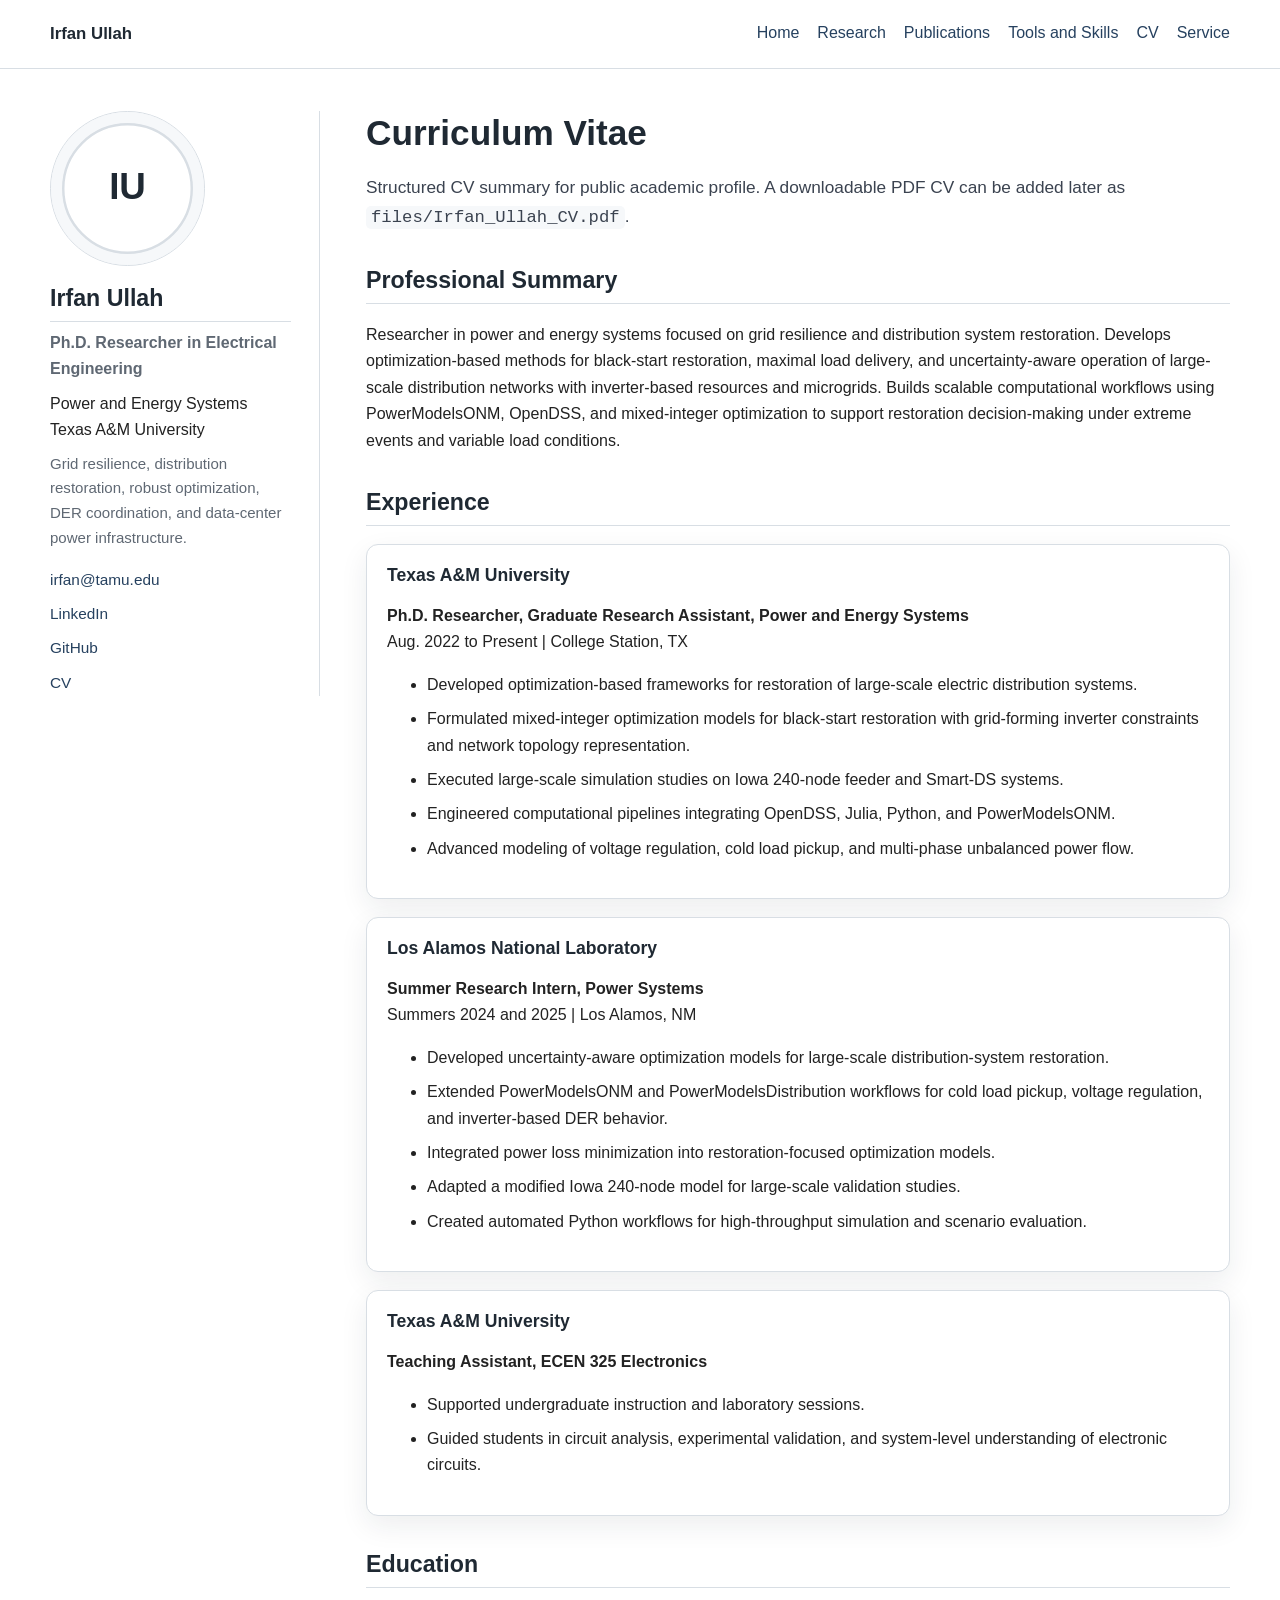
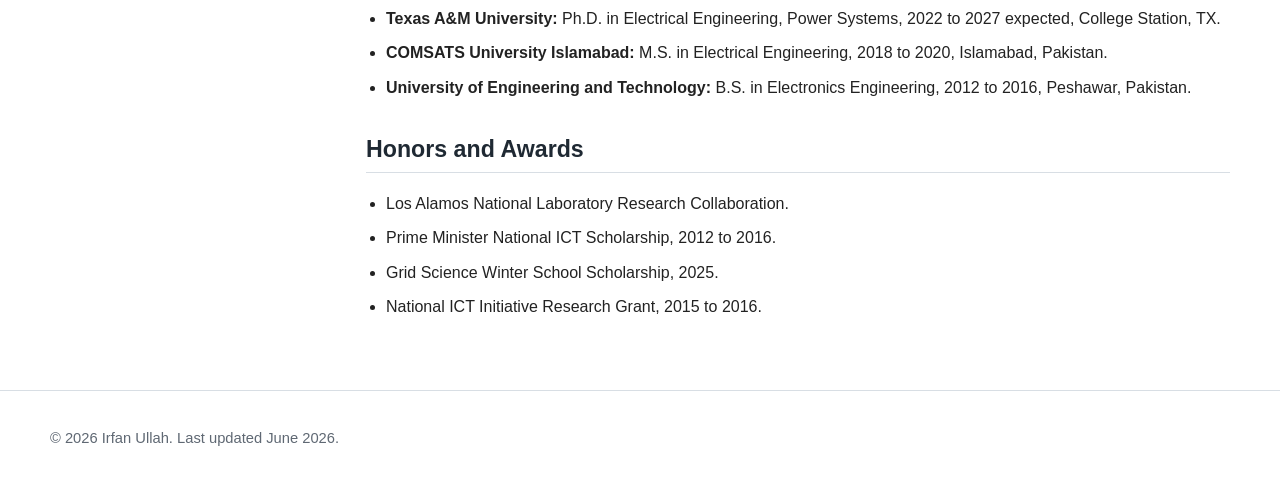
==== cv.html @ 405ed743 "Add files via upload" ====
<!doctype html>
<html lang="en">
<head>
  <meta charset="utf-8">
  <meta name="viewport" content="width=device-width, initial-scale=1">
  <title>CV | Irfan Ullah</title>
  <meta name="description" content="Academic website for Irfan Ullah, power systems researcher focused on resilient distribution systems, black-start restoration, maximal load delivery, DER coordination, and robust operation of data-center power infrastructure.">
  <link rel="stylesheet" href="assets/style.css">
</head>
<body>
  <header class="masthead">
    <div class="container header-row">
      <a class="brand" href="index.html">Irfan Ullah</a>
      
<nav class="top-nav" aria-label="Main navigation">
  <a href="index.html">Home</a>
  <a href="research.html">Research</a>
  <a href="publications.html">Publications</a>
  <a href="tools.html">Tools and Skills</a>
  <a href="cv.html">CV</a>
  <a href="service.html">Service</a>
</nav>

    </div>
  </header>
  <div class="container layout">
    
<aside class="sidebar">
  <img class="avatar" src="assets/profile.svg" alt="Profile placeholder for Irfan Ullah">
  <h2>Irfan Ullah</h2>
  <p class="sidebar-title">Ph.D. Researcher in Electrical Engineering</p>
  <p>Power and Energy Systems<br>Texas A&amp;M University</p>
  <p class="small">Grid resilience, distribution restoration, robust optimization, DER coordination, and data-center power infrastructure.</p>
  <div class="side-links">
    <a href="mailto:irfan@tamu.edu">irfan@tamu.edu</a>
    <a href="https://www.linkedin.com/in/irfan2012">LinkedIn</a>
    <a href="https://github.com/engrirfan-stack">GitHub</a>
    <a href="cv.html">CV</a>
  </div>
</aside>

    <main class="content">
      
<h1>Curriculum Vitae</h1>
<p class="lead">
  Structured CV summary for public academic profile. A downloadable PDF CV can be added later as <code>files/Irfan_Ullah_CV.pdf</code>.
</p>

<section>
  <h2>Professional Summary</h2>
  <p>
    Researcher in power and energy systems focused on grid resilience and distribution system restoration. Develops optimization-based methods for black-start restoration, maximal load delivery, and uncertainty-aware operation of large-scale distribution networks with inverter-based resources and microgrids. Builds scalable computational workflows using PowerModelsONM, OpenDSS, and mixed-integer optimization to support restoration decision-making under extreme events and variable load conditions.
  </p>
</section>

<section>
  <h2>Experience</h2>
  <article class="cv-item">
    <h3>Texas A&amp;M University</h3>
    <p><strong>Ph.D. Researcher, Graduate Research Assistant, Power and Energy Systems</strong><br>Aug. 2022 to Present | College Station, TX</p>
    <ul>
      <li>Developed optimization-based frameworks for restoration of large-scale electric distribution systems.</li>
      <li>Formulated mixed-integer optimization models for black-start restoration with grid-forming inverter constraints and network topology representation.</li>
      <li>Executed large-scale simulation studies on Iowa 240-node feeder and Smart-DS systems.</li>
      <li>Engineered computational pipelines integrating OpenDSS, Julia, Python, and PowerModelsONM.</li>
      <li>Advanced modeling of voltage regulation, cold load pickup, and multi-phase unbalanced power flow.</li>
    </ul>
  </article>

  <article class="cv-item">
    <h3>Los Alamos National Laboratory</h3>
    <p><strong>Summer Research Intern, Power Systems</strong><br>Summers 2024 and 2025 | Los Alamos, NM</p>
    <ul>
      <li>Developed uncertainty-aware optimization models for large-scale distribution-system restoration.</li>
      <li>Extended PowerModelsONM and PowerModelsDistribution workflows for cold load pickup, voltage regulation, and inverter-based DER behavior.</li>
      <li>Integrated power loss minimization into restoration-focused optimization models.</li>
      <li>Adapted a modified Iowa 240-node model for large-scale validation studies.</li>
      <li>Created automated Python workflows for high-throughput simulation and scenario evaluation.</li>
    </ul>
  </article>

  <article class="cv-item">
    <h3>Texas A&amp;M University</h3>
    <p><strong>Teaching Assistant, ECEN 325 Electronics</strong></p>
    <ul>
      <li>Supported undergraduate instruction and laboratory sessions.</li>
      <li>Guided students in circuit analysis, experimental validation, and system-level understanding of electronic circuits.</li>
    </ul>
  </article>
</section>

<section>
  <h2>Education</h2>
  <ul class="feature-list">
    <li><strong>Texas A&amp;M University:</strong> Ph.D. in Electrical Engineering, Power Systems, 2022 to 2027 expected, College Station, TX.</li>
    <li><strong>COMSATS University Islamabad:</strong> M.S. in Electrical Engineering, 2018 to 2020, Islamabad, Pakistan.</li>
    <li><strong>University of Engineering and Technology:</strong> B.S. in Electronics Engineering, 2012 to 2016, Peshawar, Pakistan.</li>
  </ul>
</section>

<section>
  <h2>Honors and Awards</h2>
  <ul class="feature-list">
    <li>Los Alamos National Laboratory Research Collaboration.</li>
    <li>Prime Minister National ICT Scholarship, 2012 to 2016.</li>
    <li>Grid Science Winter School Scholarship, 2025.</li>
    <li>National ICT Initiative Research Grant, 2015 to 2016.</li>
  </ul>
</section>

    </main>
  </div>
  <footer class="footer">
    <div class="container">
      <p>&copy; <span id="year"></span> Irfan Ullah. Last updated June 2026.</p>
    </div>
  </footer>
  <script>document.getElementById("year").textContent = new Date().getFullYear();</script>
</body>
</html>
---- assets/style.css ----
:root {
  --text: #222222;
  --muted: #5f6873;
  --line: #d8dee4;
  --bg: #ffffff;
  --soft: #f6f8fa;
  --dark: #1f2933;
  --link: #26415f;
  --shadow: 0 10px 28px rgba(31, 41, 51, 0.08);
}

* {
  box-sizing: border-box;
}

body {
  margin: 0;
  color: var(--text);
  background: var(--bg);
  font-family: -apple-system, BlinkMacSystemFont, "Segoe UI", Roboto, Helvetica, Arial, sans-serif;
  line-height: 1.65;
}

.container {
  width: min(1180px, calc(100% - 40px));
  margin: 0 auto;
}

.masthead {
  border-bottom: 1px solid var(--line);
  background: #fff;
  position: sticky;
  top: 0;
  z-index: 20;
}

.header-row {
  display: flex;
  justify-content: space-between;
  align-items: center;
  min-height: 68px;
  gap: 24px;
}

.brand {
  font-weight: 700;
  color: var(--dark);
  text-decoration: none;
  font-size: 1.05rem;
}

.top-nav {
  display: flex;
  flex-wrap: wrap;
  gap: 18px;
  justify-content: flex-end;
}

.top-nav a,
a {
  color: var(--link);
  text-decoration: none;
  border-bottom: 1px solid transparent;
}

.top-nav a:hover,
a:hover {
  border-bottom-color: var(--link);
}

.layout {
  display: grid;
  grid-template-columns: 270px minmax(0, 1fr);
  gap: 46px;
  align-items: start;
  padding-top: 42px;
  padding-bottom: 42px;
}

.sidebar {
  position: sticky;
  top: 92px;
  border-right: 1px solid var(--line);
  padding-right: 28px;
}

.avatar {
  width: 155px;
  height: 155px;
  border-radius: 50%;
  display: block;
  margin-bottom: 18px;
  border: 1px solid var(--line);
  background: var(--soft);
}

.sidebar h2 {
  margin: 0 0 4px;
  font-size: 1.45rem;
  color: var(--dark);
}

.sidebar p {
  margin: 8px 0;
}

.sidebar-title {
  color: var(--muted);
  font-weight: 600;
}

.small {
  color: var(--muted);
  font-size: 0.94rem;
}

.side-links {
  display: grid;
  gap: 8px;
  margin-top: 16px;
  font-size: 0.96rem;
}

.content {
  min-width: 0;
}

.hero {
  padding: 8px 0 26px;
  border-bottom: 1px solid var(--line);
  margin-bottom: 30px;
}

.eyebrow {
  text-transform: uppercase;
  letter-spacing: 0.06em;
  color: var(--muted);
  font-size: 0.88rem;
  margin-bottom: 12px;
}

h1, h2, h3 {
  color: var(--dark);
  line-height: 1.25;
}

h1 {
  font-size: 2.2rem;
  margin: 0 0 18px;
}

h2 {
  font-size: 1.45rem;
  padding-bottom: 8px;
  border-bottom: 1px solid var(--line);
  margin-top: 34px;
  margin-bottom: 18px;
}

h3 {
  font-size: 1.1rem;
  margin: 0 0 10px;
}

.lead {
  font-size: 1.08rem;
  color: #3b4350;
}

section {
  margin-bottom: 28px;
}

.button-row {
  display: flex;
  flex-wrap: wrap;
  gap: 12px;
  margin-top: 24px;
}

.button {
  display: inline-block;
  padding: 10px 14px;
  border-radius: 8px;
  background: var(--dark);
  color: #fff;
  border: 1px solid var(--dark);
}

.button.secondary {
  background: #fff;
  color: var(--dark);
}

.card-grid {
  display: grid;
  grid-template-columns: repeat(2, minmax(0, 1fr));
  gap: 18px;
}

.card,
.research-block,
.cv-item {
  border: 1px solid var(--line);
  border-radius: 12px;
  padding: 20px;
  background: #fff;
  box-shadow: var(--shadow);
  margin-bottom: 18px;
}

.feature-list {
  padding-left: 20px;
}

.feature-list li,
.pub-list li,
.research-block li,
.cv-item li {
  margin-bottom: 8px;
}

.stats {
  display: grid;
  grid-template-columns: repeat(4, minmax(0, 1fr));
  gap: 14px;
}

.stats div {
  border: 1px solid var(--line);
  background: var(--soft);
  border-radius: 12px;
  padding: 16px;
}

.stats span {
  display: block;
  font-size: 1.45rem;
  font-weight: 700;
  color: var(--dark);
}

.stats p {
  margin: 4px 0 0;
  color: var(--muted);
}

.tag-cloud {
  display: flex;
  flex-wrap: wrap;
  gap: 10px;
}

.tag-cloud span {
  border: 1px solid var(--line);
  border-radius: 999px;
  padding: 7px 11px;
  background: var(--soft);
  color: #374151;
  font-size: 0.95rem;
}

.tool-table {
  display: grid;
  gap: 14px;
}

.tool-table div {
  border-left: 4px solid var(--dark);
  background: var(--soft);
  padding: 14px 16px;
}

.tool-table p {
  margin: 4px 0 0;
}

.pub-list {
  padding-left: 22px;
}

code {
  background: var(--soft);
  padding: 2px 5px;
  border-radius: 5px;
}

.footer {
  border-top: 1px solid var(--line);
  color: var(--muted);
  padding: 20px 0;
  font-size: 0.92rem;
}

@media (max-width: 920px) {
  .header-row {
    align-items: flex-start;
    flex-direction: column;
    padding: 16px 0;
  }

  .top-nav {
    justify-content: flex-start;
  }

  .layout {
    grid-template-columns: 1fr;
  }

  .sidebar {
    position: static;
    border-right: 0;
    border-bottom: 1px solid var(--line);
    padding-right: 0;
    padding-bottom: 24px;
  }

  .card-grid,
  .stats {
    grid-template-columns: 1fr;
  }
}
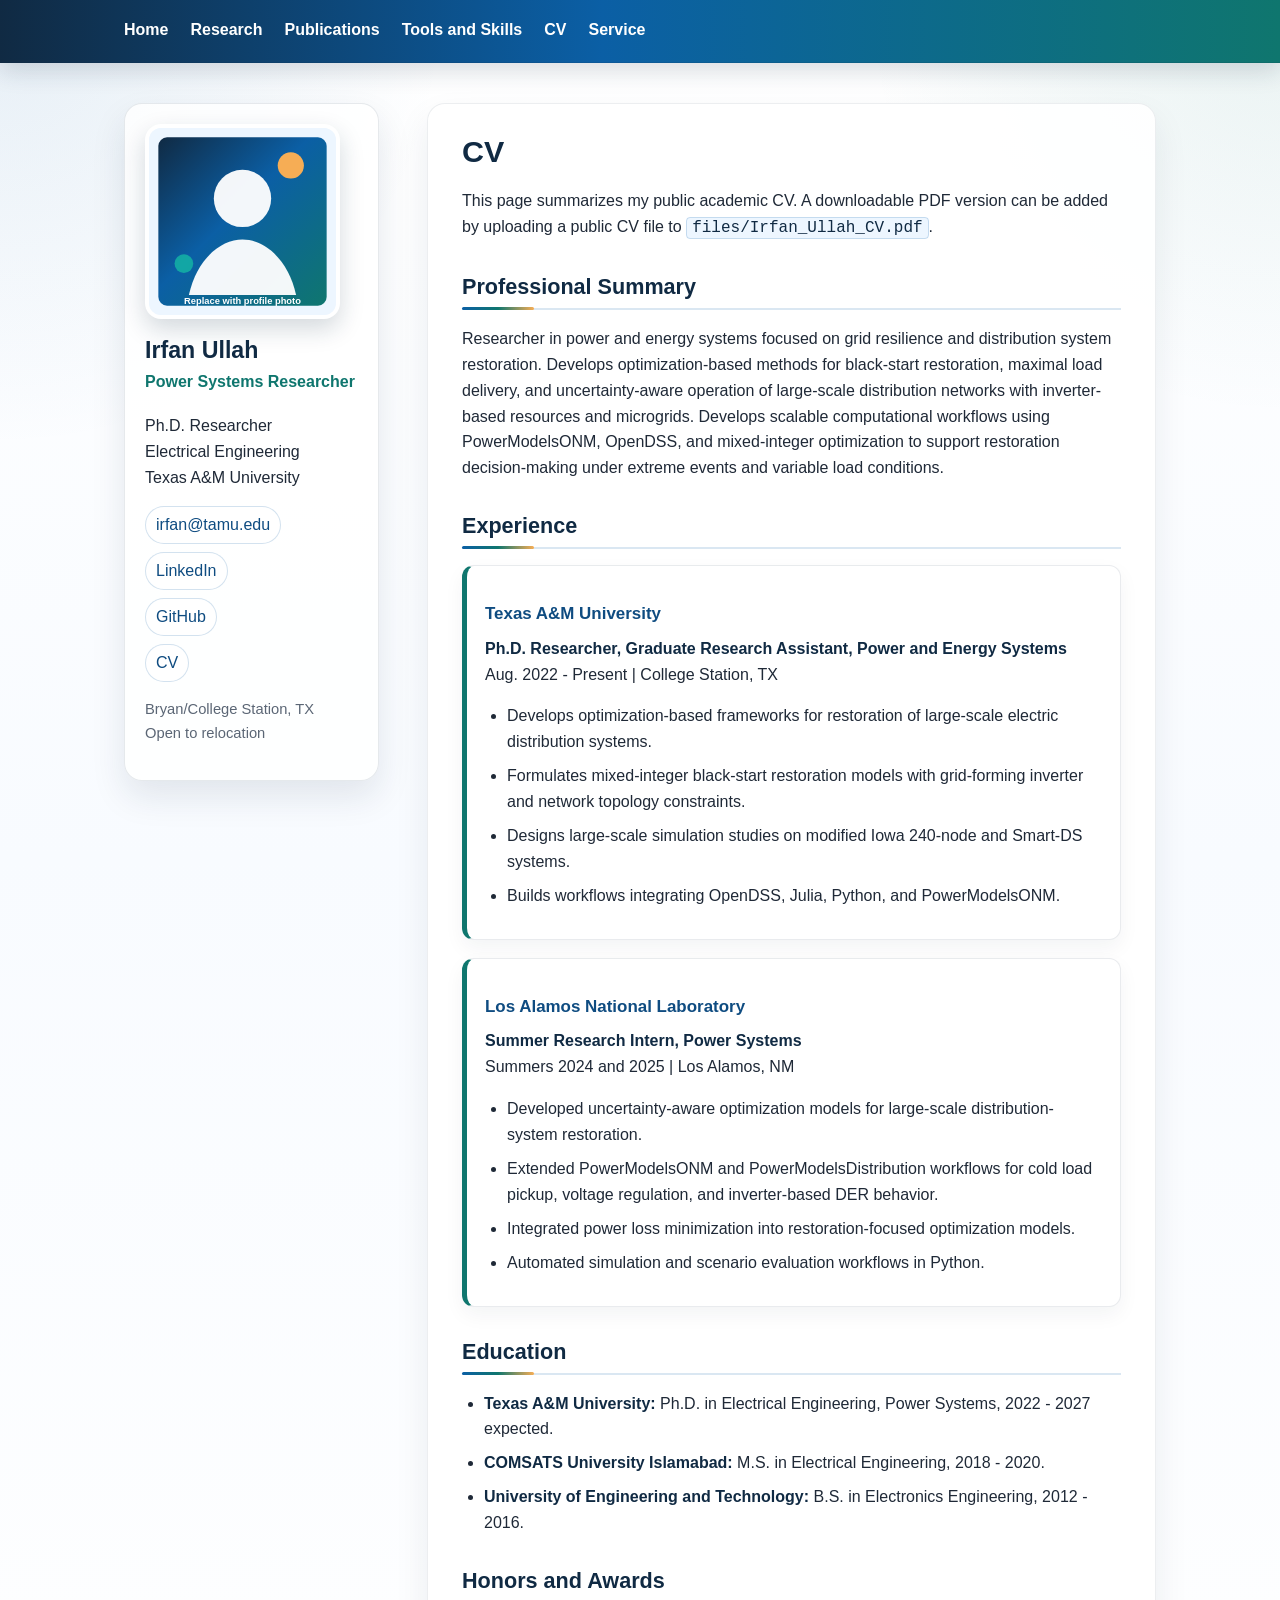
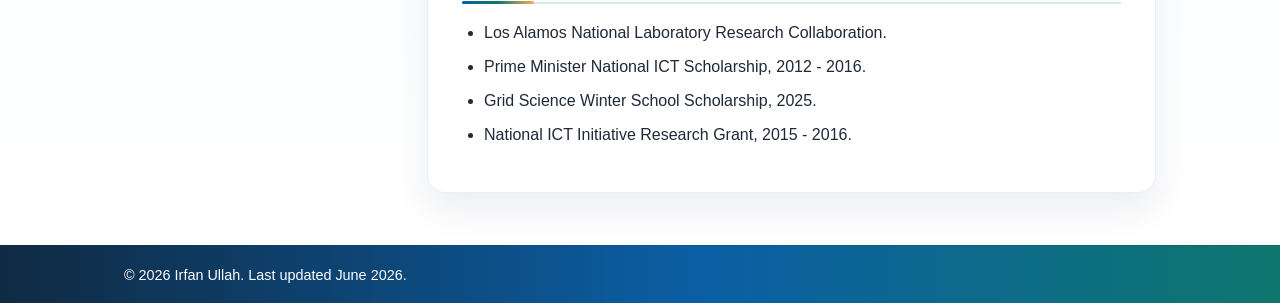
==== commit 4afd836d: "Add files via upload" ====
--- a/cv.html
+++ b/cv.html
@@ -4,15 +4,13 @@
   <meta charset="utf-8">
   <meta name="viewport" content="width=device-width, initial-scale=1">
   <title>CV | Irfan Ullah</title>
-  <meta name="description" content="Academic website for Irfan Ullah, power systems researcher focused on resilient distribution systems, black-start restoration, maximal load delivery, DER coordination, and robust operation of data-center power infrastructure.">
+  <meta name="description" content="Academic website of Irfan Ullah, Ph.D. researcher in power systems, grid resilience, black-start restoration, maximal load delivery, DER coordination, and robust operation of data-center power infrastructure.">
   <link rel="stylesheet" href="assets/style.css">
 </head>
 <body>
-  <header class="masthead">
-    <div class="container header-row">
-      <a class="brand" href="index.html">Irfan Ullah</a>
-      
-<nav class="top-nav" aria-label="Main navigation">
+  <header class="topbar">
+    <div class="page-wrap">
+      <nav class="nav" aria-label="Primary navigation">
   <a href="index.html">Home</a>
   <a href="research.html">Research</a>
   <a href="publications.html">Publications</a>
@@ -20,101 +18,85 @@
   <a href="cv.html">CV</a>
   <a href="service.html">Service</a>
 </nav>
-
     </div>
   </header>
-  <div class="container layout">
-    
-<aside class="sidebar">
-  <img class="avatar" src="assets/profile.svg" alt="Profile placeholder for Irfan Ullah">
-  <h2>Irfan Ullah</h2>
-  <p class="sidebar-title">Ph.D. Researcher in Electrical Engineering</p>
-  <p>Power and Energy Systems<br>Texas A&amp;M University</p>
-  <p class="small">Grid resilience, distribution restoration, robust optimization, DER coordination, and data-center power infrastructure.</p>
-  <div class="side-links">
-    <a href="mailto:irfan@tamu.edu">irfan@tamu.edu</a>
-    <a href="https://www.linkedin.com/in/irfan2012">LinkedIn</a>
-    <a href="https://github.com/engrirfan-stack">GitHub</a>
-    <a href="cv.html">CV</a>
-  </div>
+
+  <div class="page-wrap site-grid">
+    <aside class="sidebar">
+  <img class="profile-photo" src="assets/profile.svg" alt="Profile placeholder for Irfan Ullah">
+  <h1>Irfan Ullah</h1>
+  <p class="name-alt">Power Systems Researcher</p>
+  <p class="side-line">Ph.D. Researcher<br>Electrical Engineering<br>Texas A&amp;M University</p>
+  <ul class="contact-links">
+    <li><a href="mailto:irfan@tamu.edu">irfan@tamu.edu</a></li>
+    <li><a href="https://www.linkedin.com/in/irfan2012">LinkedIn</a></li>
+    <li><a href="https://github.com/engrirfan-stack">GitHub</a></li>
+    <li><a href="cv.html">CV</a></li>
+  </ul>
+  <p class="note">Bryan/College Station, TX<br>Open to relocation</p>
 </aside>
 
     <main class="content">
       
-<h1>Curriculum Vitae</h1>
-<p class="lead">
-  Structured CV summary for public academic profile. A downloadable PDF CV can be added later as <code>files/Irfan_Ullah_CV.pdf</code>.
+<h1>CV</h1>
+<p>
+  This page summarizes my public academic CV. A downloadable PDF version can be added by uploading a public CV file to <code>files/Irfan_Ullah_CV.pdf</code>.
 </p>
 
-<section>
-  <h2>Professional Summary</h2>
-  <p>
-    Researcher in power and energy systems focused on grid resilience and distribution system restoration. Develops optimization-based methods for black-start restoration, maximal load delivery, and uncertainty-aware operation of large-scale distribution networks with inverter-based resources and microgrids. Builds scalable computational workflows using PowerModelsONM, OpenDSS, and mixed-integer optimization to support restoration decision-making under extreme events and variable load conditions.
-  </p>
-</section>
+<h2>Professional Summary</h2>
+<p>
+  Researcher in power and energy systems focused on grid resilience and distribution system restoration. Develops optimization-based methods for black-start restoration, maximal load delivery, and uncertainty-aware operation of large-scale distribution networks with inverter-based resources and microgrids. Develops scalable computational workflows using PowerModelsONM, OpenDSS, and mixed-integer optimization to support restoration decision-making under extreme events and variable load conditions.
+</p>
 
-<section>
-  <h2>Experience</h2>
-  <article class="cv-item">
-    <h3>Texas A&amp;M University</h3>
-    <p><strong>Ph.D. Researcher, Graduate Research Assistant, Power and Energy Systems</strong><br>Aug. 2022 to Present | College Station, TX</p>
-    <ul>
-      <li>Developed optimization-based frameworks for restoration of large-scale electric distribution systems.</li>
-      <li>Formulated mixed-integer optimization models for black-start restoration with grid-forming inverter constraints and network topology representation.</li>
-      <li>Executed large-scale simulation studies on Iowa 240-node feeder and Smart-DS systems.</li>
-      <li>Engineered computational pipelines integrating OpenDSS, Julia, Python, and PowerModelsONM.</li>
-      <li>Advanced modeling of voltage regulation, cold load pickup, and multi-phase unbalanced power flow.</li>
-    </ul>
-  </article>
+<h2>Experience</h2>
+<div class="cv-block">
+  <h3>Texas A&amp;M University</h3>
+  <p><strong>Ph.D. Researcher, Graduate Research Assistant, Power and Energy Systems</strong><br>Aug. 2022 - Present | College Station, TX</p>
+  <ul>
+    <li>Develops optimization-based frameworks for restoration of large-scale electric distribution systems.</li>
+    <li>Formulates mixed-integer black-start restoration models with grid-forming inverter and network topology constraints.</li>
+    <li>Designs large-scale simulation studies on modified Iowa 240-node and Smart-DS systems.</li>
+    <li>Builds workflows integrating OpenDSS, Julia, Python, and PowerModelsONM.</li>
+  </ul>
+</div>
 
-  <article class="cv-item">
-    <h3>Los Alamos National Laboratory</h3>
-    <p><strong>Summer Research Intern, Power Systems</strong><br>Summers 2024 and 2025 | Los Alamos, NM</p>
-    <ul>
-      <li>Developed uncertainty-aware optimization models for large-scale distribution-system restoration.</li>
-      <li>Extended PowerModelsONM and PowerModelsDistribution workflows for cold load pickup, voltage regulation, and inverter-based DER behavior.</li>
-      <li>Integrated power loss minimization into restoration-focused optimization models.</li>
-      <li>Adapted a modified Iowa 240-node model for large-scale validation studies.</li>
-      <li>Created automated Python workflows for high-throughput simulation and scenario evaluation.</li>
-    </ul>
-  </article>
+<div class="cv-block">
+  <h3>Los Alamos National Laboratory</h3>
+  <p><strong>Summer Research Intern, Power Systems</strong><br>Summers 2024 and 2025 | Los Alamos, NM</p>
+  <ul>
+    <li>Developed uncertainty-aware optimization models for large-scale distribution-system restoration.</li>
+    <li>Extended PowerModelsONM and PowerModelsDistribution workflows for cold load pickup, voltage regulation, and inverter-based DER behavior.</li>
+    <li>Integrated power loss minimization into restoration-focused optimization models.</li>
+    <li>Automated simulation and scenario evaluation workflows in Python.</li>
+  </ul>
+</div>
 
-  <article class="cv-item">
-    <h3>Texas A&amp;M University</h3>
-    <p><strong>Teaching Assistant, ECEN 325 Electronics</strong></p>
-    <ul>
-      <li>Supported undergraduate instruction and laboratory sessions.</li>
-      <li>Guided students in circuit analysis, experimental validation, and system-level understanding of electronic circuits.</li>
-    </ul>
-  </article>
-</section>
+<h2>Education</h2>
+<ul>
+  <li><strong>Texas A&amp;M University:</strong> Ph.D. in Electrical Engineering, Power Systems, 2022 - 2027 expected.</li>
+  <li><strong>COMSATS University Islamabad:</strong> M.S. in Electrical Engineering, 2018 - 2020.</li>
+  <li><strong>University of Engineering and Technology:</strong> B.S. in Electronics Engineering, 2012 - 2016.</li>
+</ul>
 
-<section>
-  <h2>Education</h2>
-  <ul class="feature-list">
-    <li><strong>Texas A&amp;M University:</strong> Ph.D. in Electrical Engineering, Power Systems, 2022 to 2027 expected, College Station, TX.</li>
-    <li><strong>COMSATS University Islamabad:</strong> M.S. in Electrical Engineering, 2018 to 2020, Islamabad, Pakistan.</li>
-    <li><strong>University of Engineering and Technology:</strong> B.S. in Electronics Engineering, 2012 to 2016, Peshawar, Pakistan.</li>
-  </ul>
-</section>
-
-<section>
-  <h2>Honors and Awards</h2>
-  <ul class="feature-list">
-    <li>Los Alamos National Laboratory Research Collaboration.</li>
-    <li>Prime Minister National ICT Scholarship, 2012 to 2016.</li>
-    <li>Grid Science Winter School Scholarship, 2025.</li>
-    <li>National ICT Initiative Research Grant, 2015 to 2016.</li>
-  </ul>
-</section>
+<h2>Honors and Awards</h2>
+<ul>
+  <li>Los Alamos National Laboratory Research Collaboration.</li>
+  <li>Prime Minister National ICT Scholarship, 2012 - 2016.</li>
+  <li>Grid Science Winter School Scholarship, 2025.</li>
+  <li>National ICT Initiative Research Grant, 2015 - 2016.</li>
+</ul>
 
     </main>
   </div>
+
   <footer class="footer">
-    <div class="container">
+    <div class="page-wrap">
       <p>&copy; <span id="year"></span> Irfan Ullah. Last updated June 2026.</p>
     </div>
   </footer>
-  <script>document.getElementById("year").textContent = new Date().getFullYear();</script>
+
+  <script>
+    document.getElementById("year").textContent = new Date().getFullYear();
+  </script>
 </body>
 </html>
--- a/assets/style.css
+++ b/assets/style.css
@@ -1,13 +1,20 @@
-
 :root {
-  --text: #222222;
-  --muted: #5f6873;
-  --line: #d8dee4;
+  --text: #1f2937;
+  --muted: #5b6675;
+  --line: #d9e2ec;
+  --link: #0f4c81;
+  --link-strong: #0b5fa5;
   --bg: #ffffff;
-  --soft: #f6f8fa;
-  --dark: #1f2933;
-  --link: #26415f;
-  --shadow: 0 10px 28px rgba(31, 41, 51, 0.08);
+  --soft: #f8fbff;
+  --soft2: #edf6ff;
+  --navy: #102a43;
+  --blue: #0b5fa5;
+  --teal: #0f766e;
+  --green: #2f855a;
+  --amber: #b7791f;
+  --red: #b83232;
+  --purple: #5b21b6;
+  --max: 1080px;
 }
 
 * {
@@ -17,307 +24,422 @@
 body {
   margin: 0;
   color: var(--text);
-  background: var(--bg);
-  font-family: -apple-system, BlinkMacSystemFont, "Segoe UI", Roboto, Helvetica, Arial, sans-serif;
-  line-height: 1.65;
-}
-
-.container {
-  width: min(1180px, calc(100% - 40px));
+  background:
+    radial-gradient(circle at top left, rgba(11, 95, 165, 0.10), transparent 28rem),
+    radial-gradient(circle at top right, rgba(15, 118, 110, 0.09), transparent 26rem),
+    linear-gradient(180deg, #ffffff 0%, #f8fbff 45%, #ffffff 100%);
+  font-family: Arial, Helvetica, sans-serif;
+  font-size: 16px;
+  line-height: 1.62;
+}
+
+.page-wrap {
+  max-width: var(--max);
   margin: 0 auto;
-}
-
-.masthead {
-  border-bottom: 1px solid var(--line);
-  background: #fff;
-  position: sticky;
-  top: 0;
-  z-index: 20;
-}
-
-.header-row {
-  display: flex;
-  justify-content: space-between;
-  align-items: center;
-  min-height: 68px;
-  gap: 24px;
-}
-
-.brand {
-  font-weight: 700;
-  color: var(--dark);
-  text-decoration: none;
-  font-size: 1.05rem;
-}
-
-.top-nav {
+  padding: 0 24px;
+}
+
+.topbar {
+  border-bottom: 1px solid rgba(16, 42, 67, 0.12);
+  background: linear-gradient(90deg, #102a43 0%, #0b5fa5 47%, #0f766e 100%);
+  box-shadow: 0 8px 24px rgba(16, 42, 67, 0.16);
+}
+
+.nav {
   display: flex;
   flex-wrap: wrap;
-  gap: 18px;
-  justify-content: flex-end;
-}
-
-.top-nav a,
+  gap: 22px;
+  align-items: center;
+  min-height: 62px;
+}
+
+.nav a {
+  color: #ffffff;
+  text-decoration: none;
+  font-weight: 600;
+  padding: 6px 0;
+  border-bottom: 2px solid transparent;
+}
+
+.nav a:hover {
+  border-bottom-color: #f6ad55;
+  text-decoration: none;
+}
+
 a {
-  color: var(--link);
+  color: var(--link-strong);
   text-decoration: none;
-  border-bottom: 1px solid transparent;
-}
-
-.top-nav a:hover,
+  border-bottom: 1px solid rgba(11, 95, 165, 0.30);
+}
+
 a:hover {
-  border-bottom-color: var(--link);
-}
-
-.layout {
+  color: var(--teal);
+  border-bottom-color: var(--teal);
+}
+
+.site-grid {
   display: grid;
-  grid-template-columns: 270px minmax(0, 1fr);
-  gap: 46px;
-  align-items: start;
-  padding-top: 42px;
-  padding-bottom: 42px;
+  grid-template-columns: 255px minmax(0, 1fr);
+  column-gap: 48px;
+  padding-top: 40px;
+  padding-bottom: 52px;
 }
 
 .sidebar {
-  position: sticky;
-  top: 92px;
-  border-right: 1px solid var(--line);
-  padding-right: 28px;
-}
-
-.avatar {
-  width: 155px;
-  height: 155px;
-  border-radius: 50%;
+  text-align: left;
+  background: rgba(255, 255, 255, 0.82);
+  border: 1px solid rgba(16, 42, 67, 0.10);
+  border-radius: 18px;
+  padding: 20px;
+  box-shadow: 0 16px 34px rgba(16, 42, 67, 0.10);
+  height: fit-content;
+}
+
+.profile-photo {
+  width: 195px;
+  height: 195px;
+  object-fit: cover;
+  border-radius: 16px;
   display: block;
   margin-bottom: 18px;
-  border: 1px solid var(--line);
+  border: 4px solid #ffffff;
   background: var(--soft);
-}
-
-.sidebar h2 {
+  box-shadow: 0 10px 25px rgba(16, 42, 67, 0.18);
+}
+
+.sidebar h1 {
+  font-size: 1.45rem;
+  line-height: 1.2;
   margin: 0 0 4px;
-  font-size: 1.45rem;
-  color: var(--dark);
-}
-
-.sidebar p {
-  margin: 8px 0;
-}
-
-.sidebar-title {
+  color: var(--navy);
+}
+
+.name-alt {
+  margin: 0 0 18px;
+  color: var(--teal);
+  font-weight: 700;
+}
+
+.side-line {
+  margin: 0 0 14px;
+}
+
+.contact-links {
+  list-style: none;
+  padding-left: 0;
+  margin: 16px 0;
+}
+
+.contact-links li {
+  margin-bottom: 8px;
+}
+
+.contact-links a {
+  display: inline-block;
+  border: 1px solid rgba(11, 95, 165, 0.18);
+  background: #ffffff;
+  border-radius: 999px;
+  padding: 5px 10px;
+  color: var(--link);
+}
+
+.contact-links a:hover {
+  background: var(--soft2);
+  border-color: var(--link);
+  text-decoration: none;
+}
+
+.note,
+.muted {
   color: var(--muted);
-  font-weight: 600;
-}
-
-.small {
-  color: var(--muted);
-  font-size: 0.94rem;
-}
-
-.side-links {
-  display: grid;
-  gap: 8px;
-  margin-top: 16px;
-  font-size: 0.96rem;
+}
+
+.note {
+  font-size: 0.92rem;
 }
 
 .content {
   min-width: 0;
-}
-
-.hero {
-  padding: 8px 0 26px;
+  background: rgba(255, 255, 255, 0.88);
+  border: 1px solid rgba(16, 42, 67, 0.08);
+  border-radius: 18px;
+  padding: 28px 34px;
+  box-shadow: 0 16px 34px rgba(16, 42, 67, 0.08);
+}
+
+.intro {
+  border-left: 6px solid var(--teal);
+  background: linear-gradient(90deg, rgba(15, 118, 110, 0.09), rgba(11, 95, 165, 0.05));
+  padding: 18px 22px;
+  border-radius: 14px;
+  margin-bottom: 28px;
+}
+
+.intro p:first-child {
+  margin-top: 0;
+}
+
+h1 {
+  font-size: 1.9rem;
+  line-height: 1.25;
+  margin: 0 0 18px;
+  color: var(--navy);
+}
+
+h2 {
+  font-size: 1.35rem;
+  line-height: 1.25;
+  margin: 32px 0 16px;
+  padding-bottom: 7px;
+  border-bottom: 2px solid rgba(11, 95, 165, 0.15);
+  color: var(--navy);
+  position: relative;
+}
+
+h2::after {
+  content: "";
+  display: block;
+  width: 72px;
+  height: 3px;
+  background: linear-gradient(90deg, var(--blue), var(--teal), #f6ad55);
+  position: absolute;
+  bottom: -2px;
+  left: 0;
+  border-radius: 999px;
+}
+
+h3 {
+  font-size: 1.06rem;
+  margin: 20px 0 8px;
+  color: var(--link);
+}
+
+p {
+  margin: 0 0 14px;
+}
+
+ul,
+ol {
+  padding-left: 22px;
+}
+
+li {
+  margin-bottom: 8px;
+}
+
+strong {
+  color: #102a43;
+}
+
+.news-list {
+  list-style: none;
+  padding-left: 0;
+}
+
+.news-list li {
+  display: grid;
+  grid-template-columns: 118px minmax(0, 1fr);
+  gap: 14px;
+  margin-bottom: 12px;
+  padding: 12px 14px;
+  background: #ffffff;
+  border: 1px solid rgba(16, 42, 67, 0.08);
+  border-left: 4px solid var(--blue);
+  border-radius: 12px;
+  box-shadow: 0 6px 18px rgba(16, 42, 67, 0.05);
+}
+
+.news-list li:nth-child(2n) {
+  border-left-color: var(--teal);
+}
+
+.news-list li:nth-child(3n) {
+  border-left-color: var(--amber);
+}
+
+.news-list span {
+  color: var(--navy);
+  font-weight: 700;
+}
+
+.timeline {
+  border-top: 1px solid var(--line);
+}
+
+.timeline-row {
+  display: grid;
+  grid-template-columns: 175px minmax(0, 1fr);
+  gap: 20px;
+  padding: 16px 14px;
   border-bottom: 1px solid var(--line);
-  margin-bottom: 30px;
-}
-
-.eyebrow {
-  text-transform: uppercase;
-  letter-spacing: 0.06em;
-  color: var(--muted);
-  font-size: 0.88rem;
-  margin-bottom: 12px;
-}
-
-h1, h2, h3 {
-  color: var(--dark);
-  line-height: 1.25;
-}
-
-h1 {
-  font-size: 2.2rem;
-  margin: 0 0 18px;
-}
-
-h2 {
-  font-size: 1.45rem;
-  padding-bottom: 8px;
-  border-bottom: 1px solid var(--line);
-  margin-top: 34px;
-  margin-bottom: 18px;
-}
-
-h3 {
-  font-size: 1.1rem;
-  margin: 0 0 10px;
-}
-
-.lead {
-  font-size: 1.08rem;
-  color: #3b4350;
-}
-
-section {
-  margin-bottom: 28px;
-}
-
-.button-row {
+  background: #ffffff;
+}
+
+.timeline-row:nth-child(odd) {
+  background: #f8fbff;
+}
+
+.time {
+  color: var(--teal);
+  font-weight: 700;
+}
+
+.compact-list li {
+  margin-bottom: 8px;
+  padding-left: 2px;
+}
+
+.pub {
+  display: grid;
+  grid-template-columns: 1fr;
+  gap: 2px;
+  margin-bottom: 20px;
+  padding: 16px 18px;
+  border: 1px solid rgba(16, 42, 67, 0.09);
+  border-left: 5px solid var(--blue);
+  border-radius: 12px;
+  background: #ffffff;
+  box-shadow: 0 8px 20px rgba(16, 42, 67, 0.05);
+}
+
+.pub:nth-of-type(3n+1) {
+  border-left-color: var(--blue);
+}
+
+.pub:nth-of-type(3n+2) {
+  border-left-color: var(--teal);
+}
+
+.pub:nth-of-type(3n+3) {
+  border-left-color: var(--amber);
+}
+
+.pub p {
+  margin-bottom: 4px;
+}
+
+.pub-title {
+  font-weight: 700;
+  color: var(--link);
+}
+
+.pill-box {
   display: flex;
   flex-wrap: wrap;
-  gap: 12px;
-  margin-top: 24px;
-}
-
-.button {
-  display: inline-block;
-  padding: 10px 14px;
-  border-radius: 8px;
-  background: var(--dark);
-  color: #fff;
-  border: 1px solid var(--dark);
-}
-
-.button.secondary {
-  background: #fff;
-  color: var(--dark);
-}
-
-.card-grid {
-  display: grid;
-  grid-template-columns: repeat(2, minmax(0, 1fr));
-  gap: 18px;
-}
-
-.card,
-.research-block,
-.cv-item {
-  border: 1px solid var(--line);
-  border-radius: 12px;
-  padding: 20px;
-  background: #fff;
-  box-shadow: var(--shadow);
-  margin-bottom: 18px;
-}
-
-.feature-list {
-  padding-left: 20px;
-}
-
-.feature-list li,
-.pub-list li,
-.research-block li,
-.cv-item li {
-  margin-bottom: 8px;
-}
-
-.stats {
-  display: grid;
-  grid-template-columns: repeat(4, minmax(0, 1fr));
-  gap: 14px;
-}
-
-.stats div {
-  border: 1px solid var(--line);
-  background: var(--soft);
-  border-radius: 12px;
-  padding: 16px;
-}
-
-.stats span {
-  display: block;
-  font-size: 1.45rem;
-  font-weight: 700;
-  color: var(--dark);
-}
-
-.stats p {
-  margin: 4px 0 0;
-  color: var(--muted);
-}
-
-.tag-cloud {
-  display: flex;
-  flex-wrap: wrap;
-  gap: 10px;
-}
-
-.tag-cloud span {
-  border: 1px solid var(--line);
+  gap: 9px;
+}
+
+.pill-box span {
+  background: linear-gradient(180deg, #ffffff, #edf6ff);
+  border: 1px solid rgba(11, 95, 165, 0.18);
   border-radius: 999px;
   padding: 7px 11px;
-  background: var(--soft);
-  color: #374151;
-  font-size: 0.95rem;
-}
-
-.tool-table {
-  display: grid;
-  gap: 14px;
-}
-
-.tool-table div {
-  border-left: 4px solid var(--dark);
-  background: var(--soft);
-  padding: 14px 16px;
-}
-
-.tool-table p {
-  margin: 4px 0 0;
-}
-
-.pub-list {
-  padding-left: 22px;
+  font-size: 0.94rem;
+  color: #163b63;
+  box-shadow: 0 4px 12px rgba(16, 42, 67, 0.05);
+}
+
+.pill-box span:nth-child(4n+2) {
+  background: linear-gradient(180deg, #ffffff, #e6fffa);
+  border-color: rgba(15, 118, 110, 0.18);
+  color: #0f766e;
+}
+
+.pill-box span:nth-child(4n+3) {
+  background: linear-gradient(180deg, #ffffff, #fff7e6);
+  border-color: rgba(183, 121, 31, 0.22);
+  color: #8a5a13;
+}
+
+.pill-box span:nth-child(4n+4) {
+  background: linear-gradient(180deg, #ffffff, #f3efff);
+  border-color: rgba(91, 33, 182, 0.18);
+  color: #4c1d95;
+}
+
+table {
+  width: 100%;
+  border-collapse: collapse;
+  margin-top: 8px;
+  overflow: hidden;
+  border-radius: 12px;
+}
+
+th,
+td {
+  border-top: 1px solid var(--line);
+  padding: 12px 10px;
+  text-align: left;
+  vertical-align: top;
+}
+
+th {
+  width: 170px;
+  color: #ffffff;
+  font-weight: 700;
+  background: linear-gradient(90deg, var(--navy), var(--blue));
+}
+
+td {
+  background: #ffffff;
+}
+
+tr:nth-child(even) td {
+  background: #f8fbff;
+}
+
+.cv-block {
+  border: 1px solid rgba(16, 42, 67, 0.09);
+  border-left: 5px solid var(--teal);
+  border-radius: 12px;
+  padding: 14px 18px;
+  margin-bottom: 18px;
+  background: #ffffff;
+  box-shadow: 0 8px 20px rgba(16, 42, 67, 0.05);
 }
 
 code {
-  background: var(--soft);
-  padding: 2px 5px;
-  border-radius: 5px;
+  background: #edf6ff;
+  border: 1px solid rgba(11, 95, 165, 0.18);
+  border-radius: 4px;
+  padding: 1px 5px;
+  color: var(--navy);
 }
 
 .footer {
-  border-top: 1px solid var(--line);
-  color: var(--muted);
-  padding: 20px 0;
-  font-size: 0.92rem;
-}
-
-@media (max-width: 920px) {
-  .header-row {
-    align-items: flex-start;
-    flex-direction: column;
-    padding: 16px 0;
+  border-top: 1px solid rgba(16, 42, 67, 0.12);
+  color: #ffffff;
+  font-size: 0.9rem;
+  padding: 18px 0;
+  background: linear-gradient(90deg, #102a43 0%, #0b5fa5 55%, #0f766e 100%);
+}
+
+.footer p {
+  margin: 0;
+}
+
+@media (max-width: 780px) {
+  .site-grid {
+    grid-template-columns: 1fr;
+    row-gap: 28px;
   }
 
-  .top-nav {
-    justify-content: flex-start;
+  .content {
+    padding: 22px 20px;
   }
 
-  .layout {
+  .profile-photo {
+    width: 150px;
+    height: 150px;
+  }
+
+  .news-list li,
+  .timeline-row {
     grid-template-columns: 1fr;
+    gap: 2px;
   }
 
-  .sidebar {
-    position: static;
-    border-right: 0;
-    border-bottom: 1px solid var(--line);
-    padding-right: 0;
-    padding-bottom: 24px;
+  .nav {
+    gap: 14px;
   }
-
-  .card-grid,
-  .stats {
-    grid-template-columns: 1fr;
-  }
-}
+}
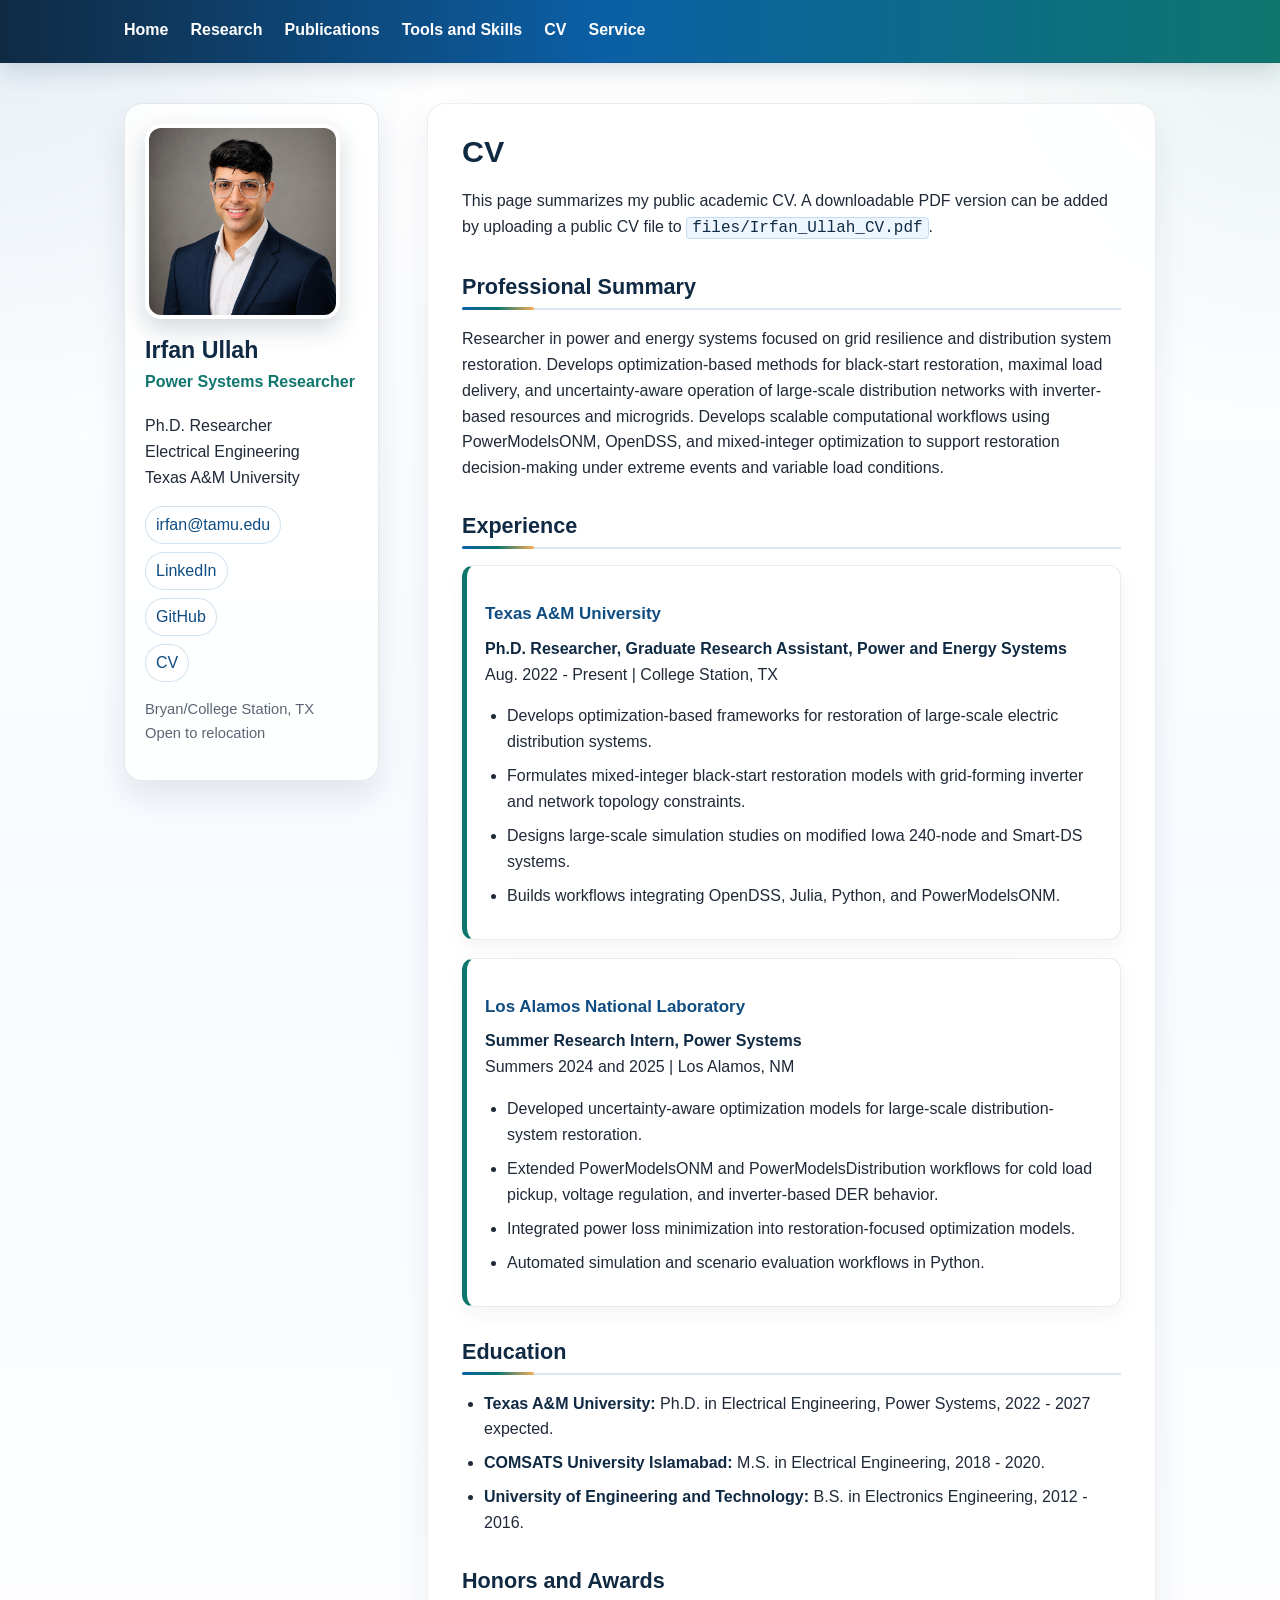
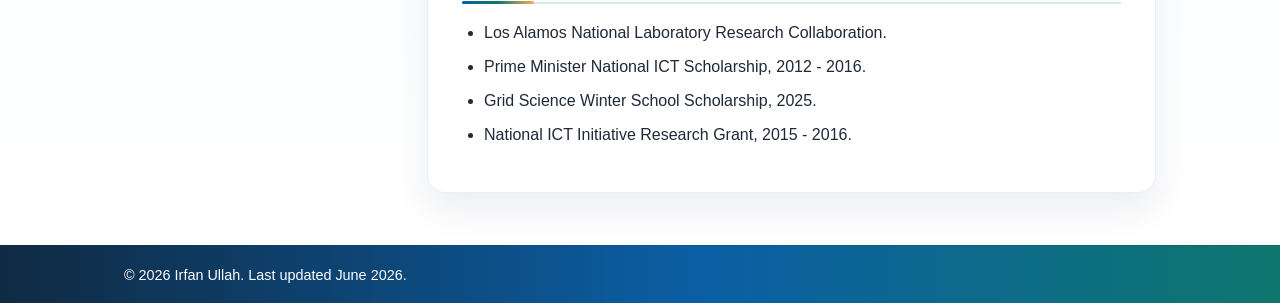
==== commit 3d1c445b: "Update profile photo in cv.html" ====
--- a/cv.html
+++ b/cv.html
@@ -23,7 +23,7 @@
 
   <div class="page-wrap site-grid">
     <aside class="sidebar">
-  <img class="profile-photo" src="assets/profile.svg" alt="Profile placeholder for Irfan Ullah">
+<img class="profile-photo" src="assets/Irfan_profile.png" alt="Irfan Ullah">
   <h1>Irfan Ullah</h1>
   <p class="name-alt">Power Systems Researcher</p>
   <p class="side-line">Ph.D. Researcher<br>Electrical Engineering<br>Texas A&amp;M University</p>
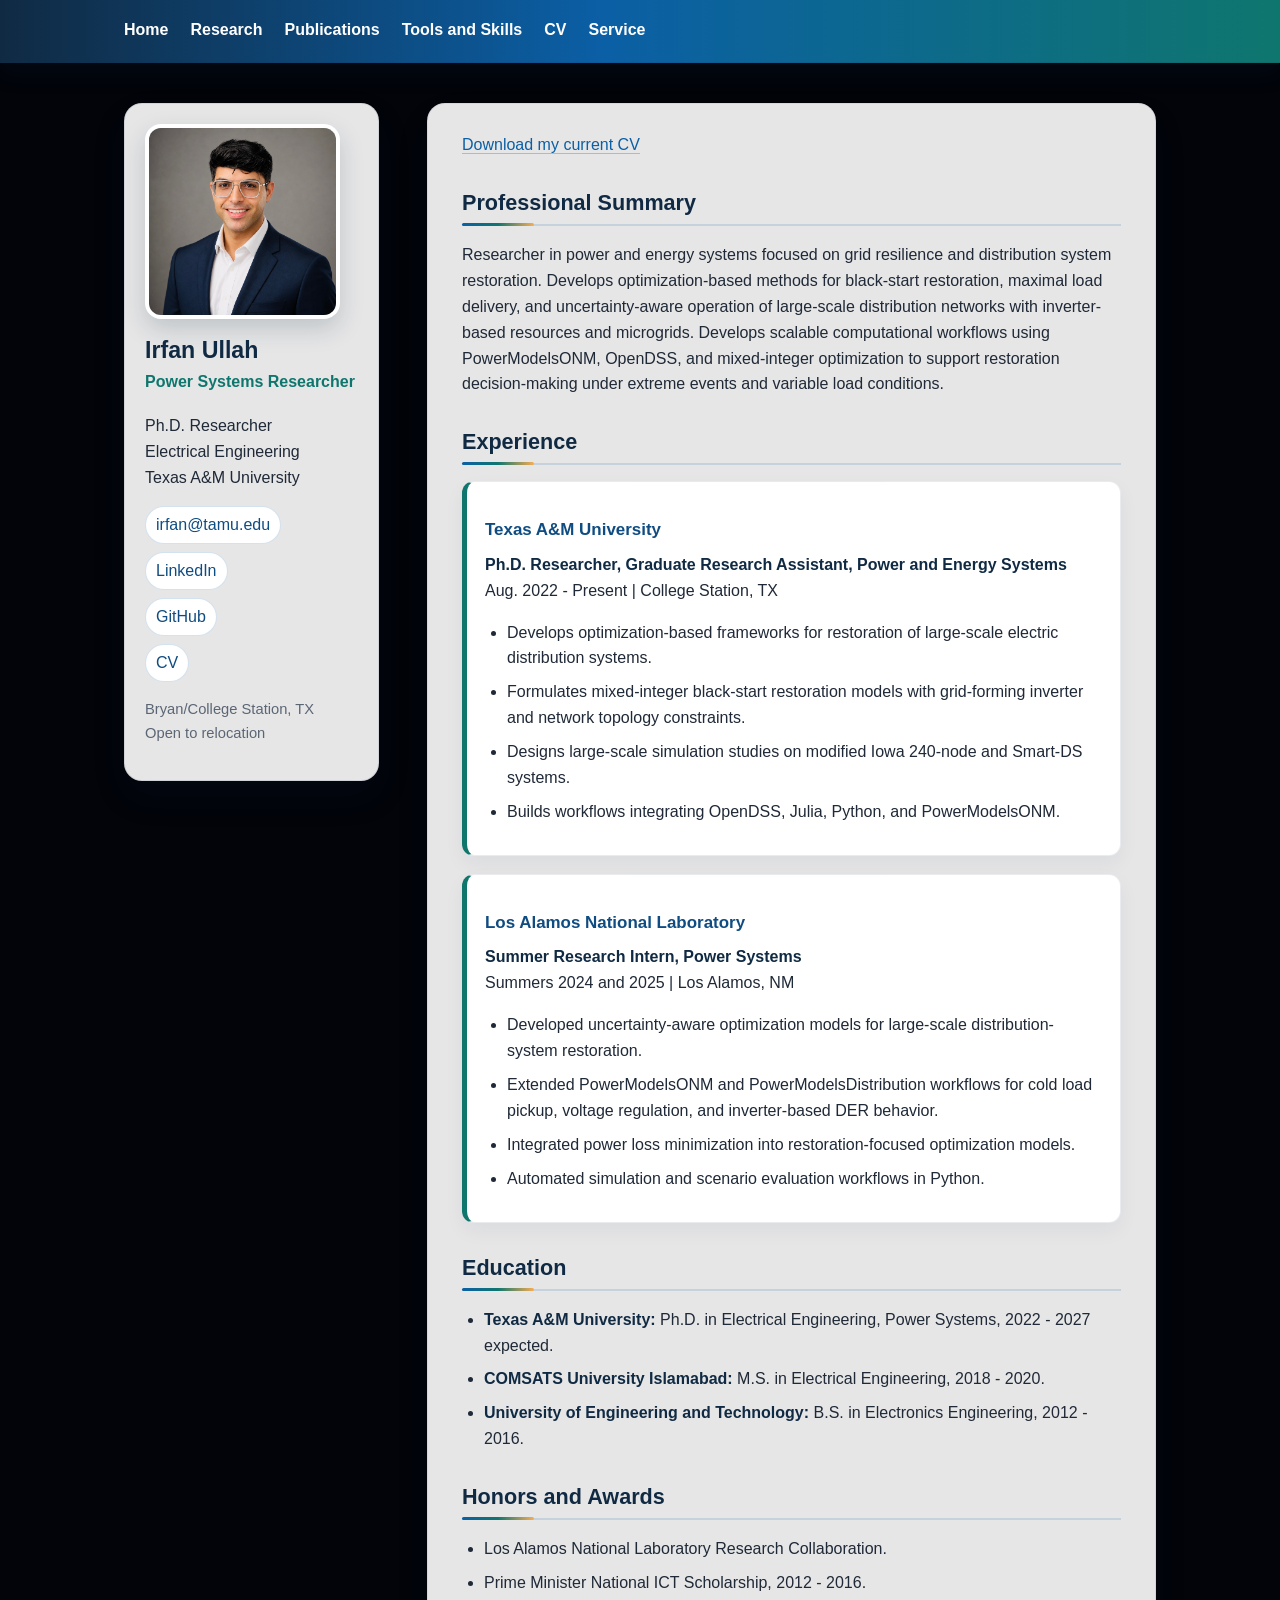
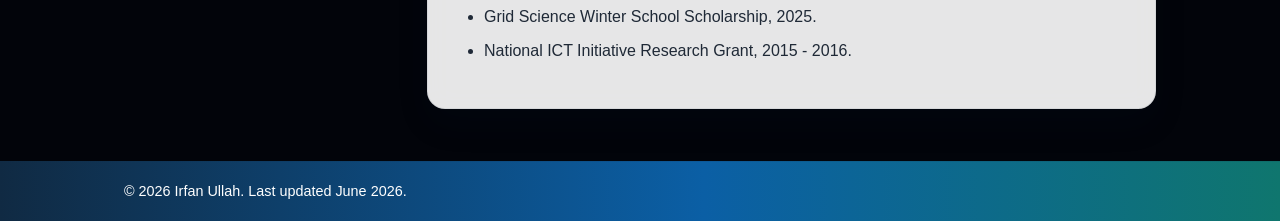
==== commit 961d2d25: "Update CV download link in cv.html Replaced text with a link to download the current CV." ====
--- a/cv.html
+++ b/cv.html
@@ -38,9 +38,10 @@
 
     <main class="content">
       
-<h1>CV</h1>
 <p>
-  This page summarizes my public academic CV. A downloadable PDF version can be added by uploading a public CV file to <code>files/Irfan_Ullah_CV.pdf</code>.
+  <a href="https://drive.google.com/file/d/1wnqmQtLuwXBci_hm_YYw4Rliw9XdjdK5/view?usp=sharing" target="_blank" rel="noopener noreferrer">
+    Download my current CV
+  </a>
 </p>
 
 <h2>Professional Summary</h2>
--- a/assets/style.css
+++ b/assets/style.css
@@ -234,32 +234,36 @@
 .news-list {
   list-style: none;
   padding-left: 0;
+  margin: 0;
 }
 
 .news-list li {
   display: grid;
-  grid-template-columns: 118px minmax(0, 1fr);
-  gap: 14px;
-  margin-bottom: 12px;
-  padding: 12px 14px;
-  background: #ffffff;
-  border: 1px solid rgba(16, 42, 67, 0.08);
-  border-left: 4px solid var(--blue);
-  border-radius: 12px;
-  box-shadow: 0 6px 18px rgba(16, 42, 67, 0.05);
-}
-
-.news-list li:nth-child(2n) {
-  border-left-color: var(--teal);
-}
-
-.news-list li:nth-child(3n) {
-  border-left-color: var(--amber);
+  grid-template-columns: 115px minmax(0, 1fr);
+  gap: 16px;
+  align-items: start;
+  margin-bottom: 0;
+  padding: 11px 0;
+  border-bottom: 1px solid var(--line);
+  background: transparent;
+  border-left: 0;
+  border-radius: 0;
+  box-shadow: none;
 }
 
 .news-list span {
-  color: var(--navy);
+  color: var(--link);
   font-weight: 700;
+  white-space: nowrap;
+}
+
+.news-list p {
+  margin: 0;
+  min-width: 0;
+}
+
+.news-list em {
+  font-style: italic;
 }
 
 .timeline {
@@ -433,13 +437,189 @@
     height: 150px;
   }
 
-  .news-list li,
   .timeline-row {
     grid-template-columns: 1fr;
     gap: 2px;
   }
 
+  .news-list li {
+    grid-template-columns: 100px minmax(0, 1fr);
+    gap: 10px;
+  }
+
   .nav {
     gap: 14px;
   }
 }
+
+
+/* Restoration/fault animated background */
+#restoration-bg {
+  position: fixed;
+  inset: 0;
+  width: 100vw;
+  height: 100vh;
+  z-index: 0;
+  pointer-events: none;
+  background: #02040a;
+}
+
+body {
+  background: #02040a;
+}
+
+.topbar,
+.site-grid,
+.footer {
+  position: relative;
+  z-index: 1;
+}
+
+.content,
+.sidebar {
+  background: rgba(255, 255, 255, 0.90);
+  backdrop-filter: blur(12px);
+  -webkit-backdrop-filter: blur(12px);
+}
+
+.media-showcase {
+  display: grid;
+  grid-template-columns: minmax(0, 0.9fr) minmax(260px, 1.1fr);
+  gap: 22px;
+  align-items: stretch;
+  margin: 26px 0 32px;
+  padding: 18px;
+  border: 1px solid rgba(16, 42, 67, 0.10);
+  border-radius: 18px;
+  background: linear-gradient(135deg, rgba(16, 42, 67, 0.07), rgba(11, 95, 165, 0.07), rgba(15, 118, 110, 0.06));
+}
+
+.media-showcase[hidden] {
+  display: none !important;
+}
+
+.media-copy h2 {
+  margin-top: 0;
+}
+
+.media-frame {
+  position: relative;
+  min-height: 230px;
+  overflow: hidden;
+  border-radius: 16px;
+  background: #06101c;
+  box-shadow: 0 12px 28px rgba(16, 42, 67, 0.18);
+}
+
+.media-frame img {
+  width: 100%;
+  height: 100%;
+  min-height: 230px;
+  object-fit: cover;
+  display: block;
+  opacity: 0;
+  transform: scale(1.02);
+  transition: opacity 600ms ease, transform 600ms ease;
+}
+
+.media-frame img.is-visible {
+  opacity: 1;
+  transform: scale(1);
+}
+
+.media-caption {
+  position: absolute;
+  left: 14px;
+  right: 14px;
+  bottom: 14px;
+  color: #ffffff;
+  background: rgba(2, 8, 18, 0.70);
+  border: 1px solid rgba(255, 255, 255, 0.18);
+  border-radius: 999px;
+  padding: 8px 12px;
+  font-weight: 700;
+  backdrop-filter: blur(8px);
+}
+
+@media (max-width: 780px) {
+  .media-showcase {
+    grid-template-columns: 1fr;
+  }
+}
+
+@media (prefers-reduced-motion: reduce) {
+  #restoration-bg {
+    opacity: 0.55;
+  }
+
+  .media-frame img {
+    transition: none;
+  }
+}
+
+
+/* ABB-style rotating media area */
+.media-showcase {
+  display: grid;
+  grid-template-columns: minmax(0, 0.85fr) minmax(300px, 1.15fr);
+  gap: 22px;
+  align-items: stretch;
+  margin: 26px 0 32px;
+  padding: 18px;
+  border: 1px solid rgba(16, 42, 67, 0.10);
+  border-radius: 18px;
+  background: linear-gradient(135deg, rgba(16, 42, 67, 0.07), rgba(11, 95, 165, 0.07), rgba(15, 118, 110, 0.06));
+}
+
+.media-copy h2 {
+  margin-top: 0;
+}
+
+.media-frame {
+  position: relative;
+  height: 320px;
+  overflow: hidden;
+  border-radius: 16px;
+  background: #06101c;
+  box-shadow: 0 12px 28px rgba(16, 42, 67, 0.18);
+}
+
+.media-frame img {
+  width: 100%;
+  height: 100%;
+  object-fit: cover;
+  object-position: center;
+  display: block;
+  opacity: 0;
+  transform: scale(1.02);
+  transition: opacity 650ms ease, transform 650ms ease;
+}
+
+.media-frame img.is-visible {
+  opacity: 1;
+  transform: scale(1);
+}
+
+.media-caption {
+  position: absolute;
+  left: 14px;
+  right: 14px;
+  bottom: 14px;
+  color: #ffffff;
+  background: rgba(2, 8, 18, 0.74);
+  border: 1px solid rgba(255, 255, 255, 0.18);
+  border-radius: 999px;
+  padding: 8px 12px;
+  font-weight: 700;
+  backdrop-filter: blur(8px);
+}
+
+@media (max-width: 780px) {
+  .media-showcase {
+    grid-template-columns: 1fr;
+  }
+
+  .media-frame {
+    height: 260px;
+  }
+}
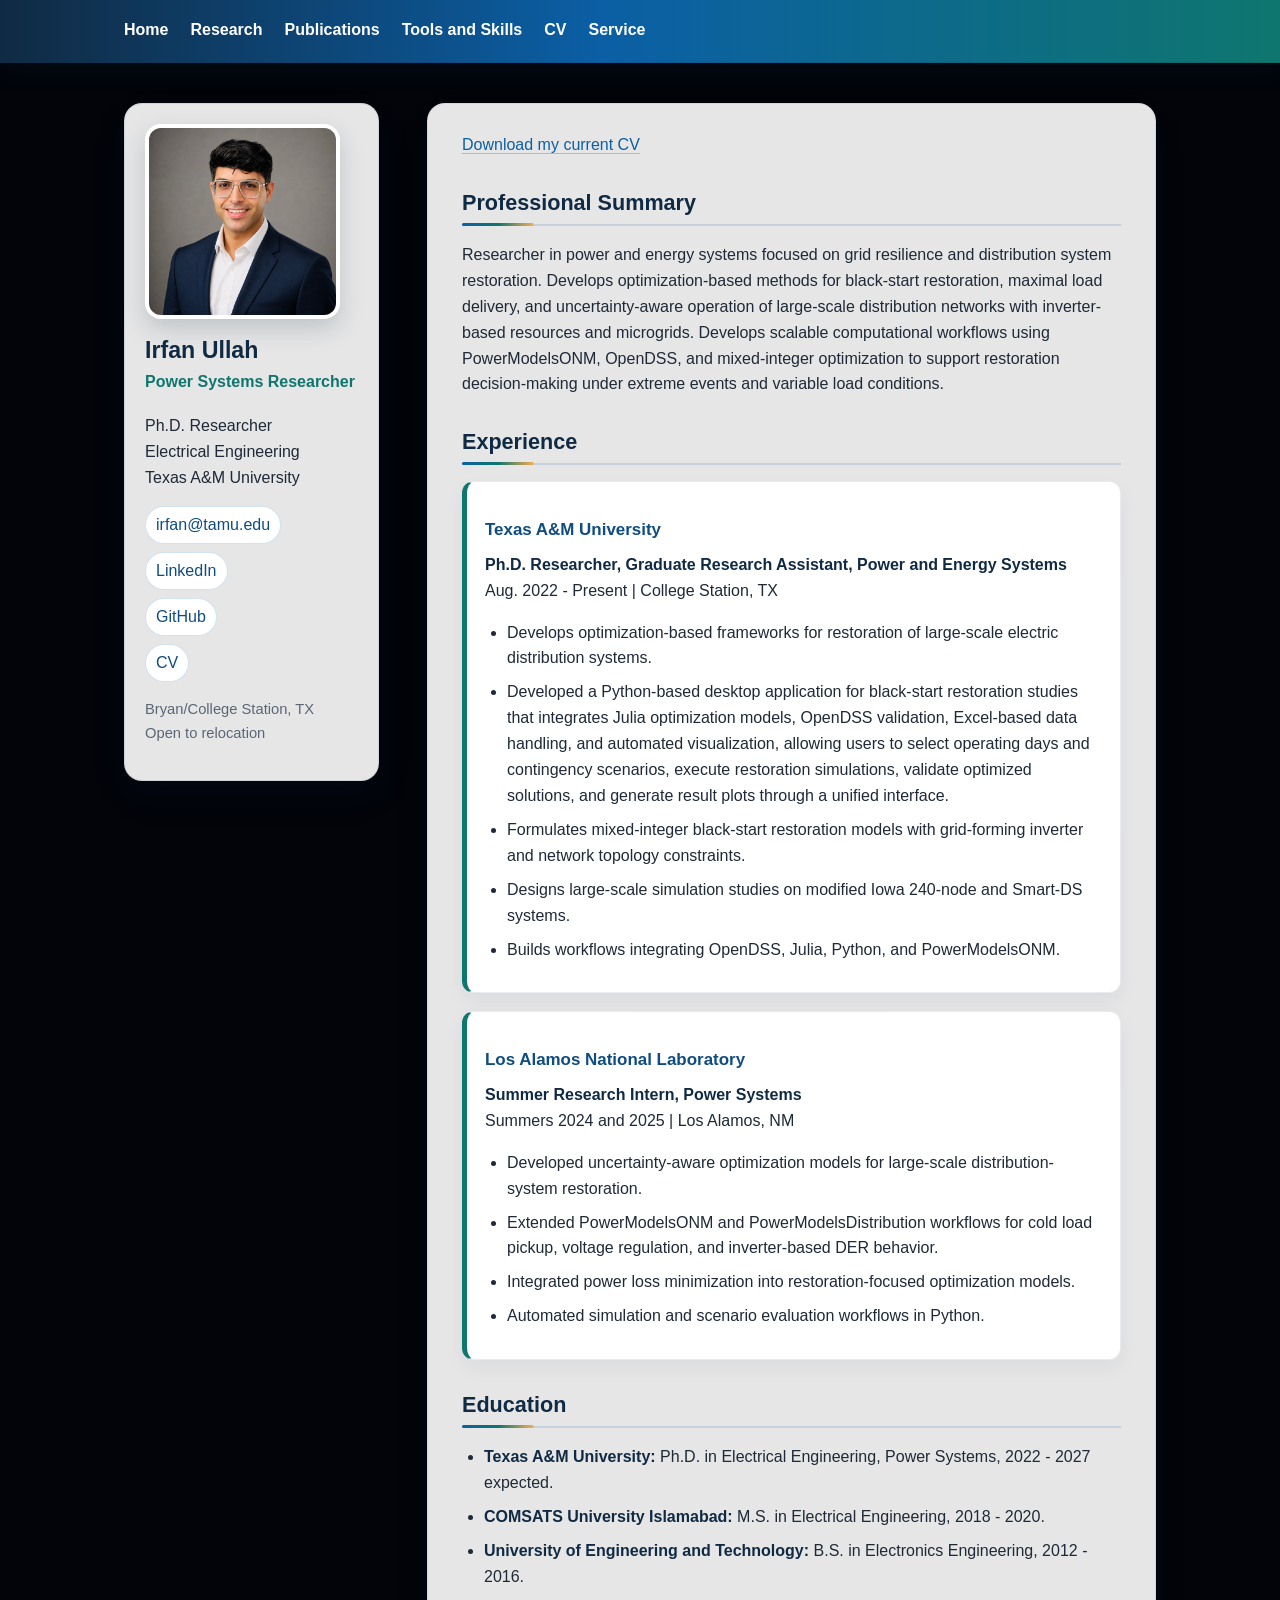
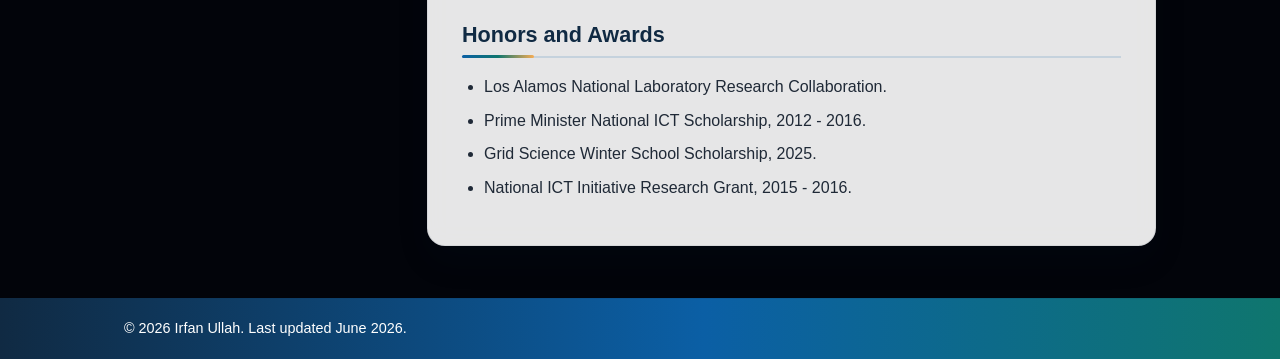
==== commit e5ece7aa: "Update cv.html" ====
--- a/cv.html
+++ b/cv.html
@@ -39,7 +39,7 @@
     <main class="content">
       
 <p>
-  <a href="https://drive.google.com/file/d/1wnqmQtLuwXBci_hm_YYw4Rliw9XdjdK5/view?usp=sharing" target="_blank" rel="noopener noreferrer">
+  <a href="https://drive.google.com/file/d/1rJEPyo9aUKpSAyT8AeW5dL9bBoPDKi_A/view?usp=sharing" target="_blank" rel="noopener noreferrer">
     Download my current CV
   </a>
 </p>
@@ -55,6 +55,7 @@
   <p><strong>Ph.D. Researcher, Graduate Research Assistant, Power and Energy Systems</strong><br>Aug. 2022 - Present | College Station, TX</p>
   <ul>
     <li>Develops optimization-based frameworks for restoration of large-scale electric distribution systems.</li>
+    <li>Developed a Python-based desktop application for black-start restoration studies that integrates Julia optimization models, OpenDSS validation, Excel-based data handling, and automated visualization, allowing users to select operating days and contingency scenarios, execute restoration simulations, validate optimized solutions, and generate result plots through a unified interface.</li>
     <li>Formulates mixed-integer black-start restoration models with grid-forming inverter and network topology constraints.</li>
     <li>Designs large-scale simulation studies on modified Iowa 240-node and Smart-DS systems.</li>
     <li>Builds workflows integrating OpenDSS, Julia, Python, and PowerModelsONM.</li>
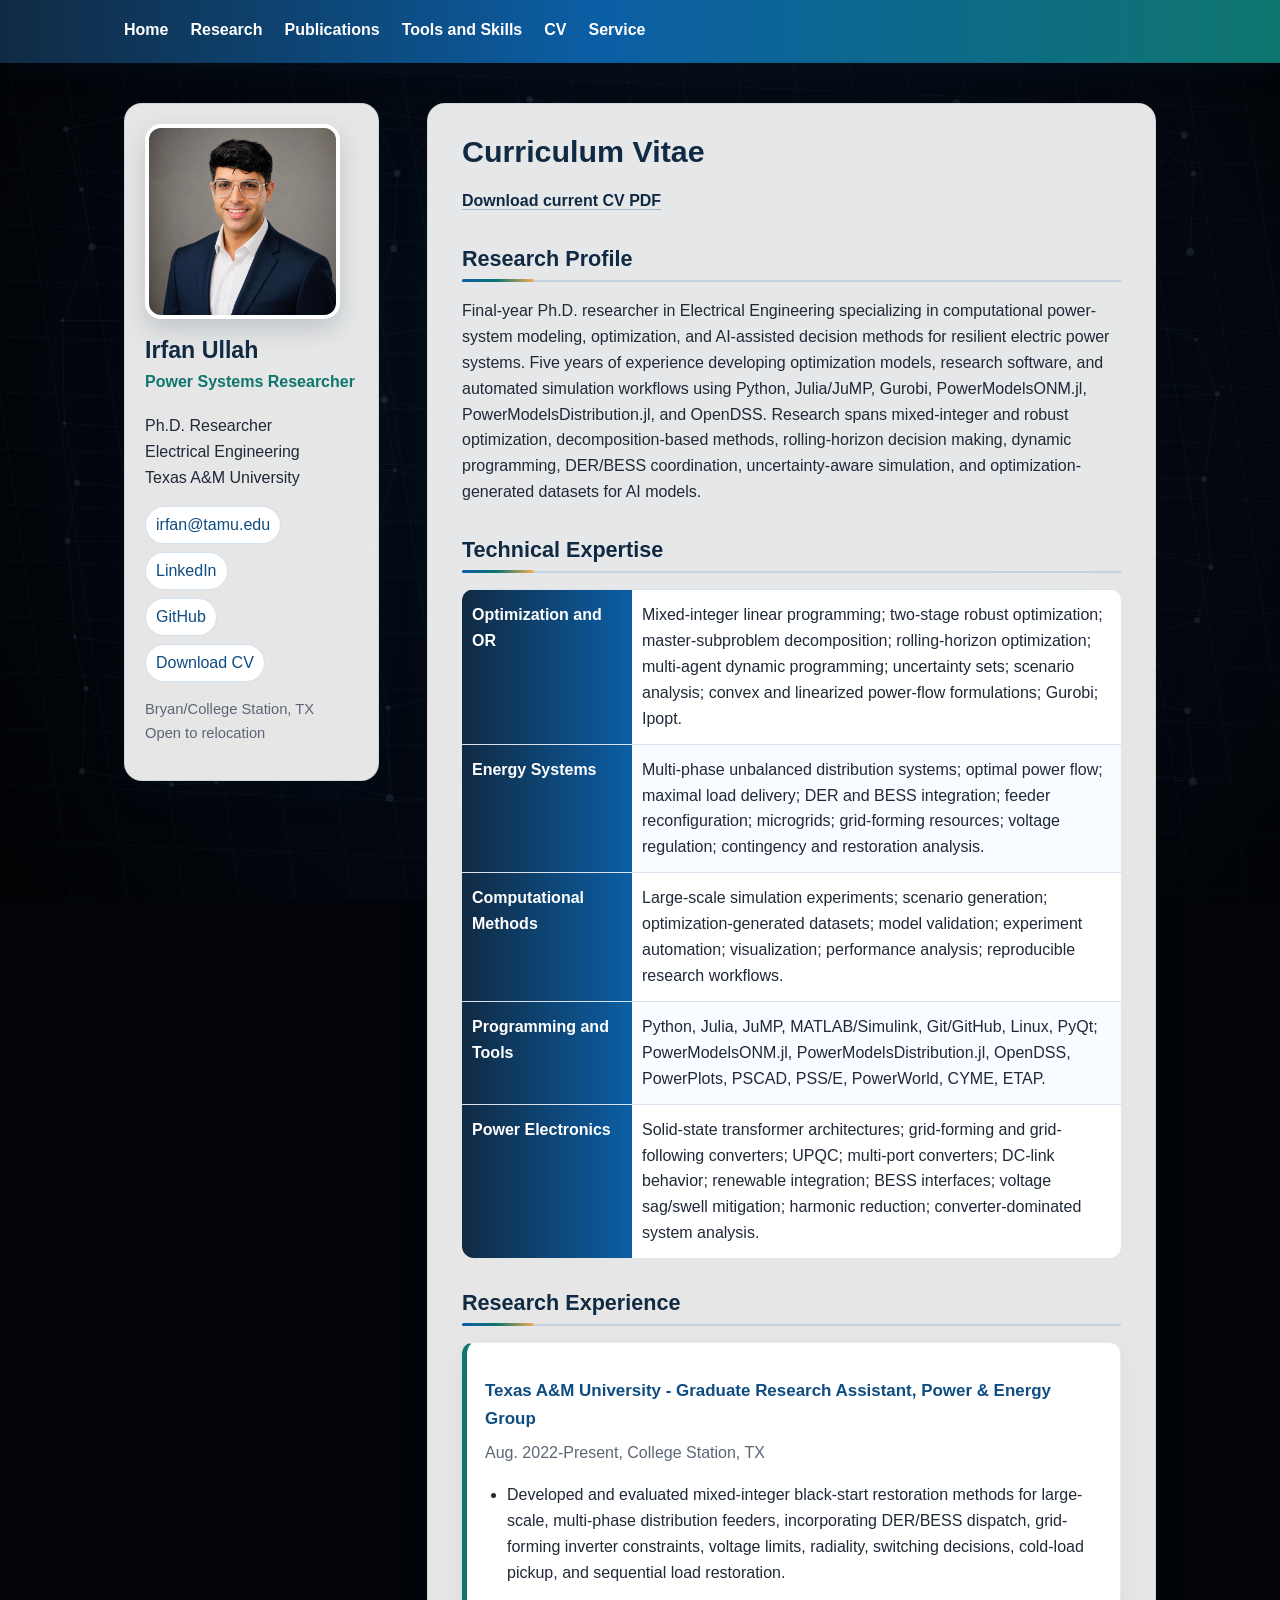
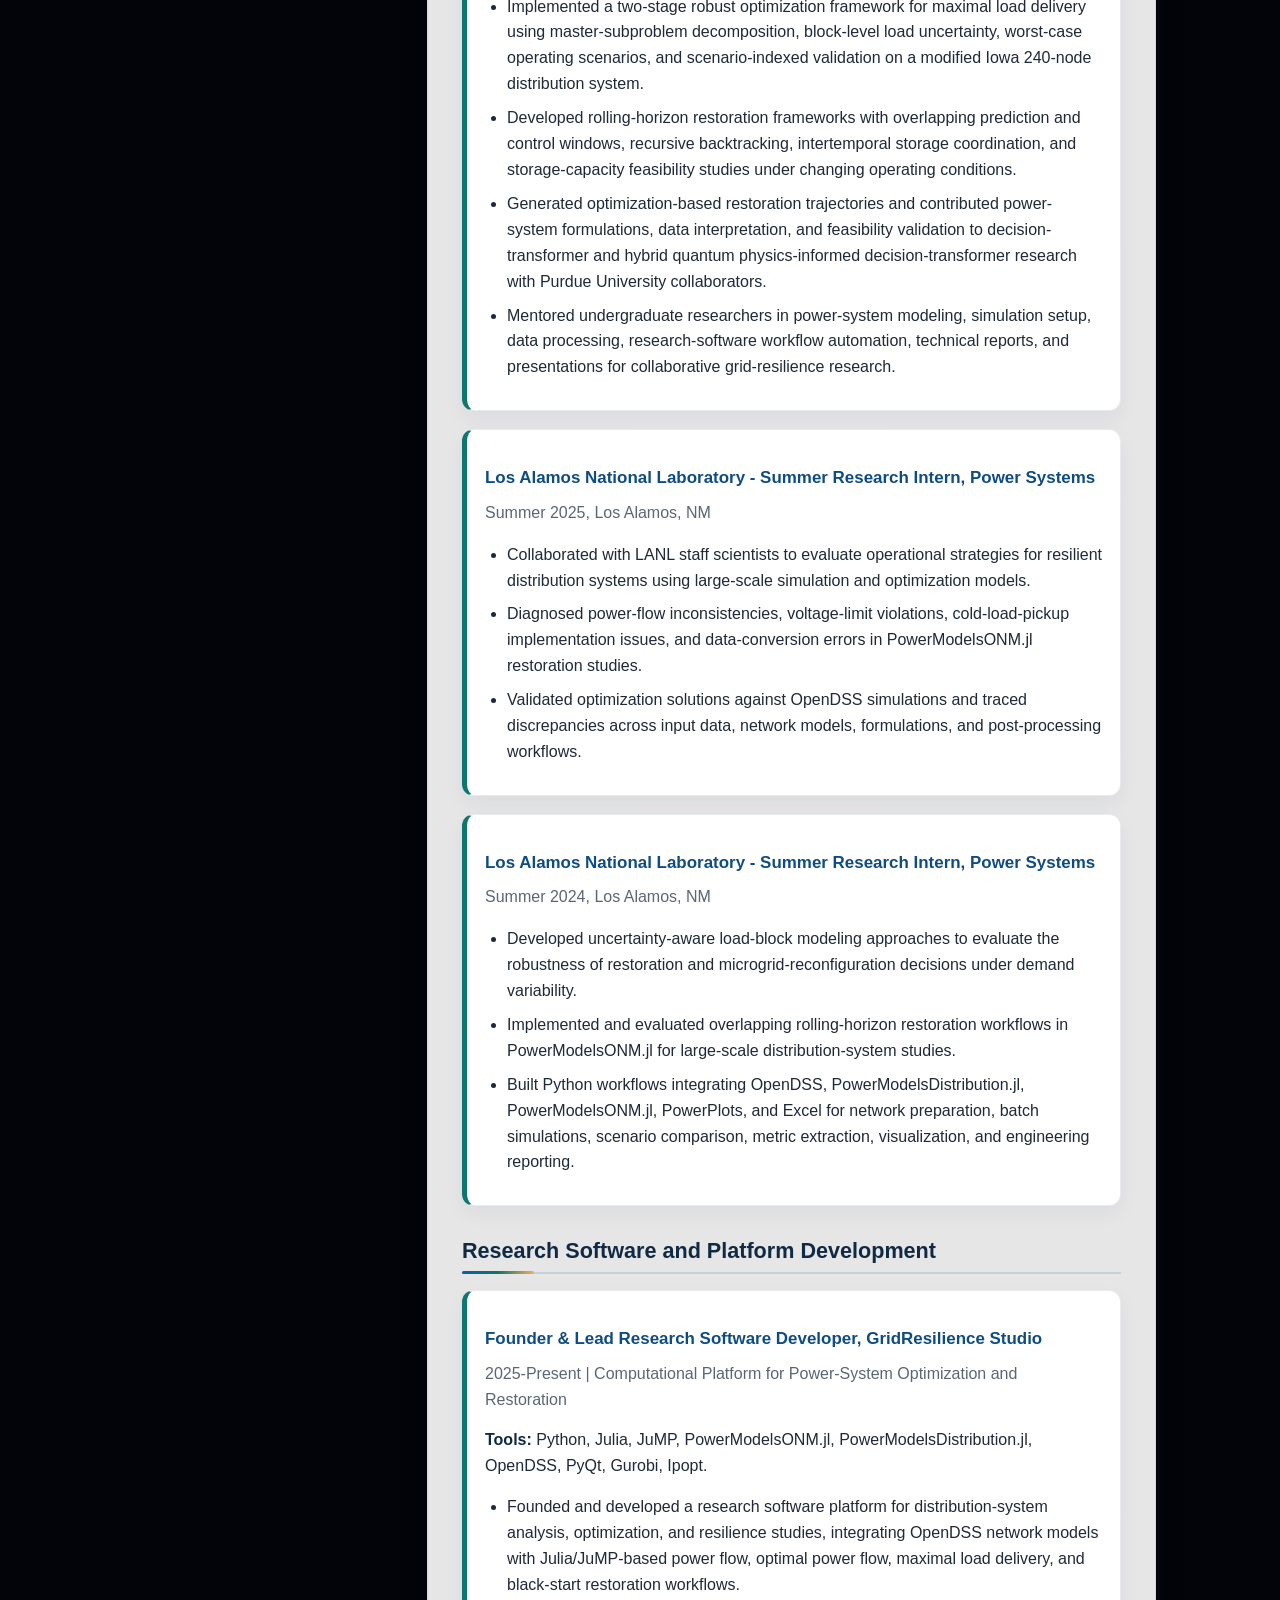
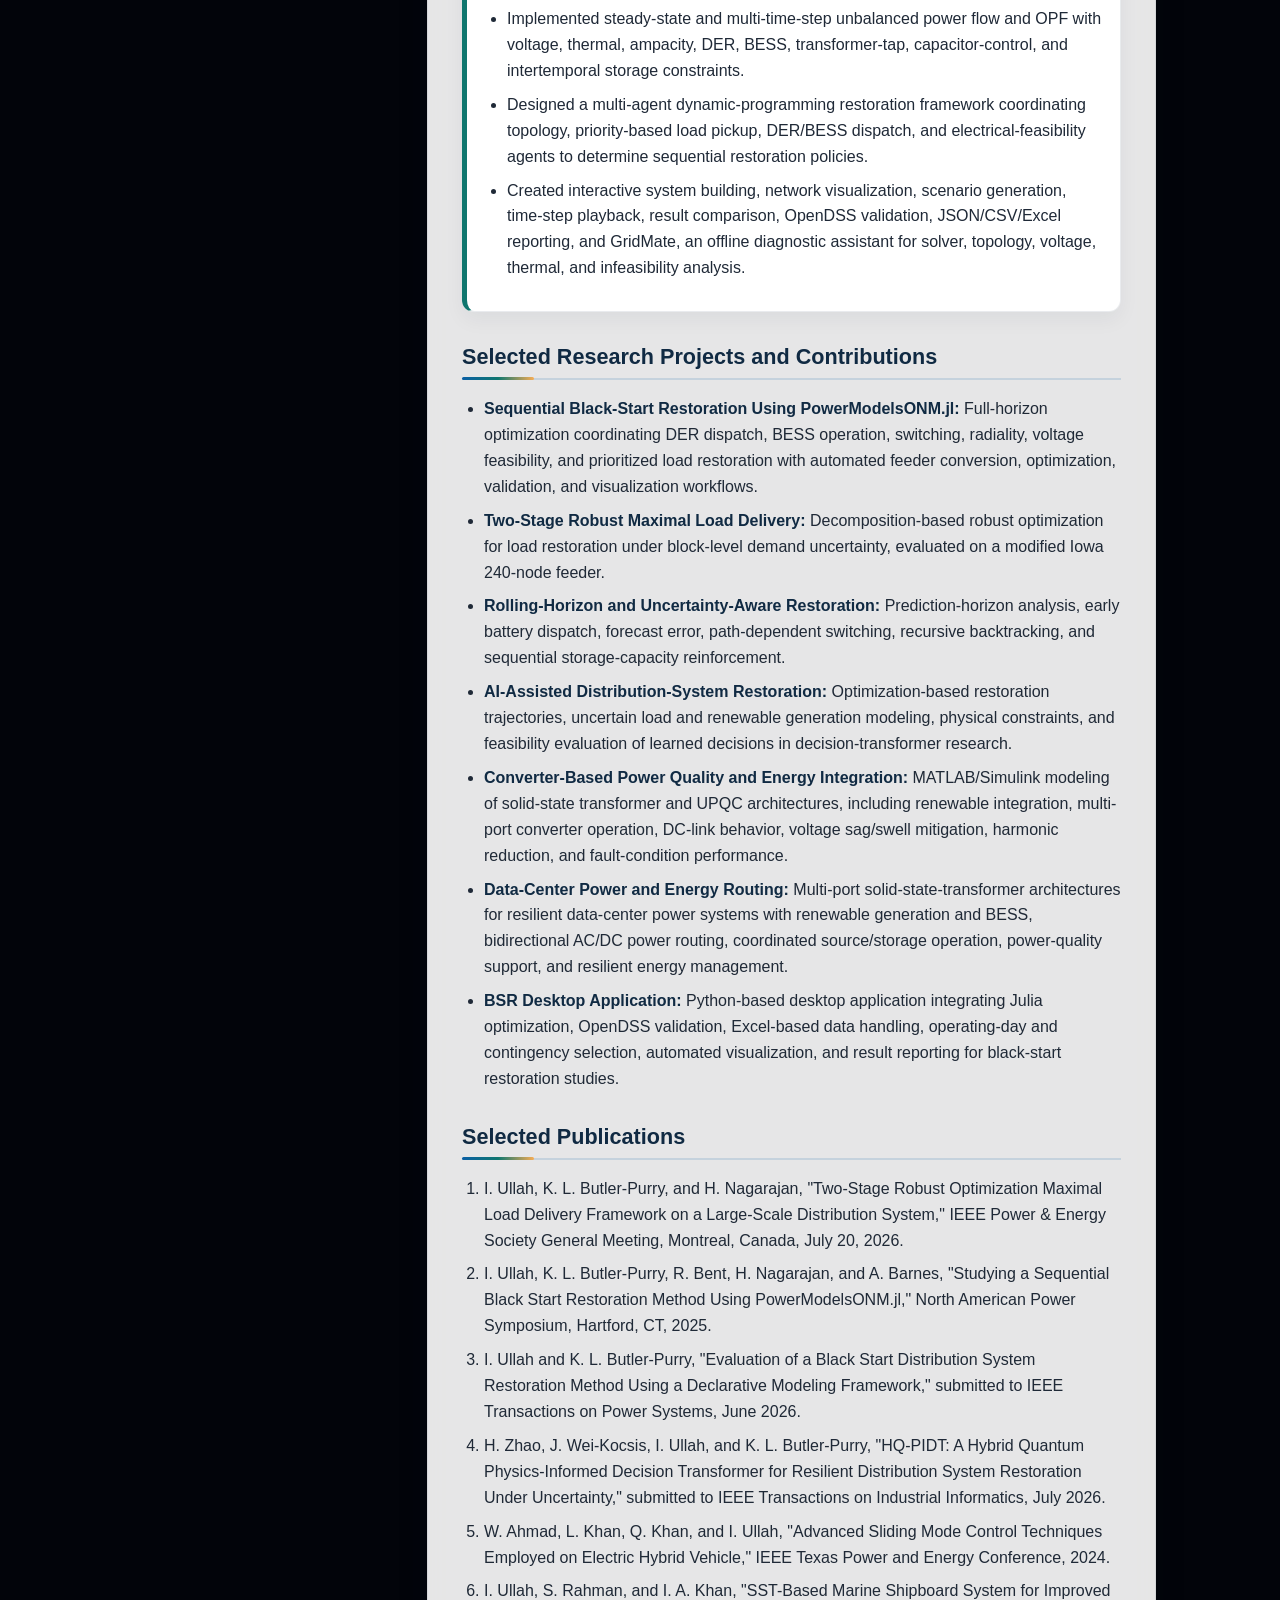
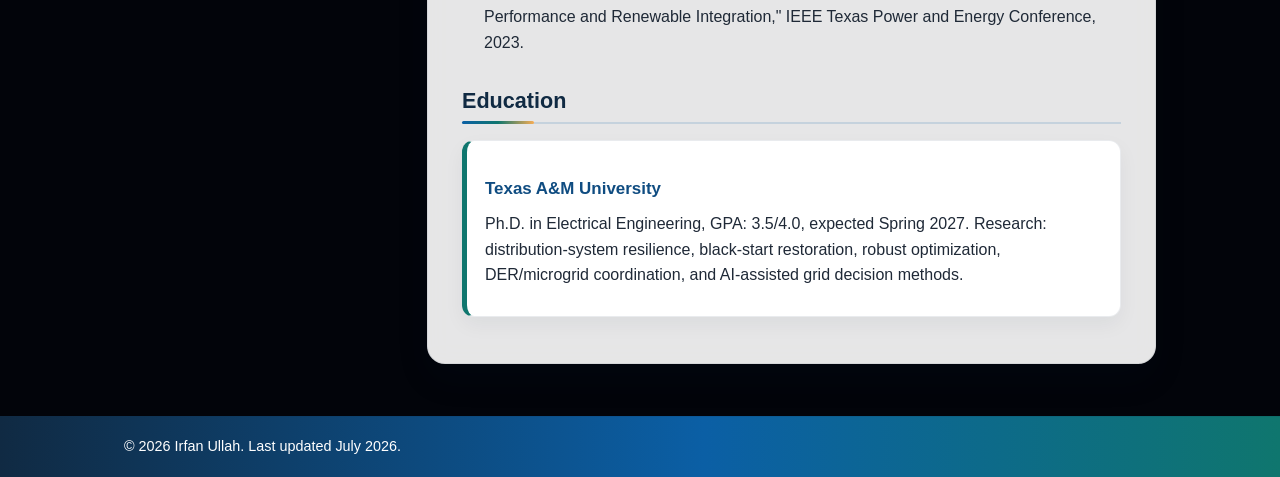
==== commit 0388712f: "Add files via upload" ====
--- a/cv.html
+++ b/cv.html
@@ -4,26 +4,27 @@
   <meta charset="utf-8">
   <meta name="viewport" content="width=device-width, initial-scale=1">
   <title>CV | Irfan Ullah</title>
-  <meta name="description" content="Academic website of Irfan Ullah, Ph.D. researcher in power systems, grid resilience, black-start restoration, maximal load delivery, DER coordination, and robust operation of data-center power infrastructure.">
+  <meta name="description" content="Academic website of Irfan Ullah, power systems researcher in grid resilience, black-start restoration, maximal load delivery, DER coordination, microgrids, power electronics, and data-center power infrastructure.">
   <link rel="stylesheet" href="assets/style.css">
 </head>
 <body>
+  <canvas id="restoration-bg" aria-hidden="true"></canvas>
   <header class="topbar">
     <div class="page-wrap">
       <nav class="nav" aria-label="Primary navigation">
-  <a href="index.html">Home</a>
-  <a href="research.html">Research</a>
-  <a href="publications.html">Publications</a>
-  <a href="tools.html">Tools and Skills</a>
-  <a href="cv.html">CV</a>
-  <a href="service.html">Service</a>
-</nav>
+        <a href="index.html">Home</a>
+        <a href="research.html">Research</a>
+        <a href="publications.html">Publications</a>
+        <a href="tools.html">Tools and Skills</a>
+        <a href="cv.html">CV</a>
+        <a href="service.html">Service</a>
+      </nav>
     </div>
   </header>
 
   <div class="page-wrap site-grid">
     <aside class="sidebar">
-<img class="profile-photo" src="assets/Irfan_profile.png" alt="Irfan Ullah">
+ <img class="profile-photo" src="assets/Irfan_profile.png" alt="Irfan Ullah">
   <h1>Irfan Ullah</h1>
   <p class="name-alt">Power Systems Researcher</p>
   <p class="side-line">Ph.D. Researcher<br>Electrical Engineering<br>Texas A&amp;M University</p>
@@ -31,72 +32,128 @@
     <li><a href="mailto:irfan@tamu.edu">irfan@tamu.edu</a></li>
     <li><a href="https://www.linkedin.com/in/irfan2012">LinkedIn</a></li>
     <li><a href="https://github.com/engrirfan-stack">GitHub</a></li>
-    <li><a href="cv.html">CV</a></li>
+    <li><a href="files/Irfan_Ullah_CV.pdf" target="_blank" rel="noopener noreferrer">Download CV</a></li>
   </ul>
   <p class="note">Bryan/College Station, TX<br>Open to relocation</p>
 </aside>
-
     <main class="content">
       
+<h1>Curriculum Vitae</h1>
 <p>
-  <a href="https://drive.google.com/file/d/1rJEPyo9aUKpSAyT8AeW5dL9bBoPDKi_A/view?usp=sharing" target="_blank" rel="noopener noreferrer">
-    Download my current CV
-  </a>
+  <a href="files/Irfan_Ullah_CV.pdf" target="_blank" rel="noopener noreferrer"><strong>Download current CV PDF</strong></a>
 </p>
 
-<h2>Professional Summary</h2>
-<p>
-  Researcher in power and energy systems focused on grid resilience and distribution system restoration. Develops optimization-based methods for black-start restoration, maximal load delivery, and uncertainty-aware operation of large-scale distribution networks with inverter-based resources and microgrids. Develops scalable computational workflows using PowerModelsONM, OpenDSS, and mixed-integer optimization to support restoration decision-making under extreme events and variable load conditions.
-</p>
+<section>
+  <h2>Research Profile</h2>
+  <p>
+    Final-year Ph.D. researcher in Electrical Engineering specializing in computational power-system modeling, optimization, and AI-assisted decision methods for resilient electric power systems. Five years of experience developing optimization models, research software, and automated simulation workflows using Python, Julia/JuMP, Gurobi, PowerModelsONM.jl, PowerModelsDistribution.jl, and OpenDSS. Research spans mixed-integer and robust optimization, decomposition-based methods, rolling-horizon decision making, dynamic programming, DER/BESS coordination, uncertainty-aware simulation, and optimization-generated datasets for AI models.
+  </p>
+</section>
 
-<h2>Experience</h2>
-<div class="cv-block">
-  <h3>Texas A&amp;M University</h3>
-  <p><strong>Ph.D. Researcher, Graduate Research Assistant, Power and Energy Systems</strong><br>Aug. 2022 - Present | College Station, TX</p>
+<section>
+  <h2>Technical Expertise</h2>
+  <table>
+    <tr><th>Optimization and OR</th><td>Mixed-integer linear programming; two-stage robust optimization; master-subproblem decomposition; rolling-horizon optimization; multi-agent dynamic programming; uncertainty sets; scenario analysis; convex and linearized power-flow formulations; Gurobi; Ipopt.</td></tr>
+    <tr><th>Energy Systems</th><td>Multi-phase unbalanced distribution systems; optimal power flow; maximal load delivery; DER and BESS integration; feeder reconfiguration; microgrids; grid-forming resources; voltage regulation; contingency and restoration analysis.</td></tr>
+    <tr><th>Computational Methods</th><td>Large-scale simulation experiments; scenario generation; optimization-generated datasets; model validation; experiment automation; visualization; performance analysis; reproducible research workflows.</td></tr>
+    <tr><th>Programming and Tools</th><td>Python, Julia, JuMP, MATLAB/Simulink, Git/GitHub, Linux, PyQt; PowerModelsONM.jl, PowerModelsDistribution.jl, OpenDSS, PowerPlots, PSCAD, PSS/E, PowerWorld, CYME, ETAP.</td></tr>
+    <tr><th>Power Electronics</th><td>Solid-state transformer architectures; grid-forming and grid-following converters; UPQC; multi-port converters; DC-link behavior; renewable integration; BESS interfaces; voltage sag/swell mitigation; harmonic reduction; converter-dominated system analysis.</td></tr>
+  </table>
+</section>
+
+<section>
+  <h2>Research Experience</h2>
+  <div class="cv-block">
+    <h3>Texas A&amp;M University - Graduate Research Assistant, Power &amp; Energy Group</h3>
+    <p class="muted">Aug. 2022-Present, College Station, TX</p>
+    <ul>
+      <li>Developed and evaluated mixed-integer black-start restoration methods for large-scale, multi-phase distribution feeders, incorporating DER/BESS dispatch, grid-forming inverter constraints, voltage limits, radiality, switching decisions, cold-load pickup, and sequential load restoration.</li>
+      <li>Implemented a two-stage robust optimization framework for maximal load delivery using master-subproblem decomposition, block-level load uncertainty, worst-case operating scenarios, and scenario-indexed validation on a modified Iowa 240-node distribution system.</li>
+      <li>Developed rolling-horizon restoration frameworks with overlapping prediction and control windows, recursive backtracking, intertemporal storage coordination, and storage-capacity feasibility studies under changing operating conditions.</li>
+      <li>Generated optimization-based restoration trajectories and contributed power-system formulations, data interpretation, and feasibility validation to decision-transformer and hybrid quantum physics-informed decision-transformer research with Purdue University collaborators.</li>
+      <li>Mentored undergraduate researchers in power-system modeling, simulation setup, data processing, research-software workflow automation, technical reports, and presentations for collaborative grid-resilience research.</li>
+    </ul>
+  </div>
+
+  <div class="cv-block">
+    <h3>Los Alamos National Laboratory - Summer Research Intern, Power Systems</h3>
+    <p class="muted">Summer 2025, Los Alamos, NM</p>
+    <ul>
+      <li>Collaborated with LANL staff scientists to evaluate operational strategies for resilient distribution systems using large-scale simulation and optimization models.</li>
+      <li>Diagnosed power-flow inconsistencies, voltage-limit violations, cold-load-pickup implementation issues, and data-conversion errors in PowerModelsONM.jl restoration studies.</li>
+      <li>Validated optimization solutions against OpenDSS simulations and traced discrepancies across input data, network models, formulations, and post-processing workflows.</li>
+    </ul>
+  </div>
+
+  <div class="cv-block">
+    <h3>Los Alamos National Laboratory - Summer Research Intern, Power Systems</h3>
+    <p class="muted">Summer 2024, Los Alamos, NM</p>
+    <ul>
+      <li>Developed uncertainty-aware load-block modeling approaches to evaluate the robustness of restoration and microgrid-reconfiguration decisions under demand variability.</li>
+      <li>Implemented and evaluated overlapping rolling-horizon restoration workflows in PowerModelsONM.jl for large-scale distribution-system studies.</li>
+      <li>Built Python workflows integrating OpenDSS, PowerModelsDistribution.jl, PowerModelsONM.jl, PowerPlots, and Excel for network preparation, batch simulations, scenario comparison, metric extraction, visualization, and engineering reporting.</li>
+    </ul>
+  </div>
+</section>
+
+<section>
+  <h2>Research Software and Platform Development</h2>
+  <div class="cv-block">
+    <h3>Founder &amp; Lead Research Software Developer, GridResilience Studio</h3>
+    <p class="muted">2025-Present | Computational Platform for Power-System Optimization and Restoration</p>
+    <p><strong>Tools:</strong> Python, Julia, JuMP, PowerModelsONM.jl, PowerModelsDistribution.jl, OpenDSS, PyQt, Gurobi, Ipopt.</p>
+    <ul>
+      <li>Founded and developed a research software platform for distribution-system analysis, optimization, and resilience studies, integrating OpenDSS network models with Julia/JuMP-based power flow, optimal power flow, maximal load delivery, and black-start restoration workflows.</li>
+      <li>Implemented steady-state and multi-time-step unbalanced power flow and OPF with voltage, thermal, ampacity, DER, BESS, transformer-tap, capacitor-control, and intertemporal storage constraints.</li>
+      <li>Designed a multi-agent dynamic-programming restoration framework coordinating topology, priority-based load pickup, DER/BESS dispatch, and electrical-feasibility agents to determine sequential restoration policies.</li>
+      <li>Created interactive system building, network visualization, scenario generation, time-step playback, result comparison, OpenDSS validation, JSON/CSV/Excel reporting, and GridMate, an offline diagnostic assistant for solver, topology, voltage, thermal, and infeasibility analysis.</li>
+    </ul>
+  </div>
+</section>
+
+<section>
+  <h2>Selected Research Projects and Contributions</h2>
   <ul>
-    <li>Develops optimization-based frameworks for restoration of large-scale electric distribution systems.</li>
-    <li>Developed a Python-based desktop application for black-start restoration studies that integrates Julia optimization models, OpenDSS validation, Excel-based data handling, and automated visualization, allowing users to select operating days and contingency scenarios, execute restoration simulations, validate optimized solutions, and generate result plots through a unified interface.</li>
-    <li>Formulates mixed-integer black-start restoration models with grid-forming inverter and network topology constraints.</li>
-    <li>Designs large-scale simulation studies on modified Iowa 240-node and Smart-DS systems.</li>
-    <li>Builds workflows integrating OpenDSS, Julia, Python, and PowerModelsONM.</li>
+    <li><strong>Sequential Black-Start Restoration Using PowerModelsONM.jl:</strong> Full-horizon optimization coordinating DER dispatch, BESS operation, switching, radiality, voltage feasibility, and prioritized load restoration with automated feeder conversion, optimization, validation, and visualization workflows.</li>
+    <li><strong>Two-Stage Robust Maximal Load Delivery:</strong> Decomposition-based robust optimization for load restoration under block-level demand uncertainty, evaluated on a modified Iowa 240-node feeder.</li>
+    <li><strong>Rolling-Horizon and Uncertainty-Aware Restoration:</strong> Prediction-horizon analysis, early battery dispatch, forecast error, path-dependent switching, recursive backtracking, and sequential storage-capacity reinforcement.</li>
+    <li><strong>AI-Assisted Distribution-System Restoration:</strong> Optimization-based restoration trajectories, uncertain load and renewable generation modeling, physical constraints, and feasibility evaluation of learned decisions in decision-transformer research.</li>
+    <li><strong>Converter-Based Power Quality and Energy Integration:</strong> MATLAB/Simulink modeling of solid-state transformer and UPQC architectures, including renewable integration, multi-port converter operation, DC-link behavior, voltage sag/swell mitigation, harmonic reduction, and fault-condition performance.</li>
+    <li><strong>Data-Center Power and Energy Routing:</strong> Multi-port solid-state-transformer architectures for resilient data-center power systems with renewable generation and BESS, bidirectional AC/DC power routing, coordinated source/storage operation, power-quality support, and resilient energy management.</li>
+    <li><strong>BSR Desktop Application:</strong> Python-based desktop application integrating Julia optimization, OpenDSS validation, Excel-based data handling, operating-day and contingency selection, automated visualization, and result reporting for black-start restoration studies.</li>
   </ul>
-</div>
+</section>
 
-<div class="cv-block">
-  <h3>Los Alamos National Laboratory</h3>
-  <p><strong>Summer Research Intern, Power Systems</strong><br>Summers 2024 and 2025 | Los Alamos, NM</p>
-  <ul>
-    <li>Developed uncertainty-aware optimization models for large-scale distribution-system restoration.</li>
-    <li>Extended PowerModelsONM and PowerModelsDistribution workflows for cold load pickup, voltage regulation, and inverter-based DER behavior.</li>
-    <li>Integrated power loss minimization into restoration-focused optimization models.</li>
-    <li>Automated simulation and scenario evaluation workflows in Python.</li>
-  </ul>
-</div>
+<section>
+  <h2>Selected Publications</h2>
+  <ol>
+    <li>I. Ullah, K. L. Butler-Purry, and H. Nagarajan, "Two-Stage Robust Optimization Maximal Load Delivery Framework on a Large-Scale Distribution System," IEEE Power &amp; Energy Society General Meeting, Montreal, Canada, July 20, 2026.</li>
+    <li>I. Ullah, K. L. Butler-Purry, R. Bent, H. Nagarajan, and A. Barnes, "Studying a Sequential Black Start Restoration Method Using PowerModelsONM.jl," North American Power Symposium, Hartford, CT, 2025.</li>
+    <li>I. Ullah and K. L. Butler-Purry, "Evaluation of a Black Start Distribution System Restoration Method Using a Declarative Modeling Framework," submitted to IEEE Transactions on Power Systems, June 2026.</li>
+    <li>H. Zhao, J. Wei-Kocsis, I. Ullah, and K. L. Butler-Purry, "HQ-PIDT: A Hybrid Quantum Physics-Informed Decision Transformer for Resilient Distribution System Restoration Under Uncertainty," submitted to IEEE Transactions on Industrial Informatics, July 2026.</li>
+    <li>W. Ahmad, L. Khan, Q. Khan, and I. Ullah, "Advanced Sliding Mode Control Techniques Employed on Electric Hybrid Vehicle," IEEE Texas Power and Energy Conference, 2024.</li>
+    <li>I. Ullah, S. Rahman, and I. A. Khan, "SST-Based Marine Shipboard System for Improved Performance and Renewable Integration," IEEE Texas Power and Energy Conference, 2023.</li>
+  </ol>
+</section>
 
-<h2>Education</h2>
-<ul>
-  <li><strong>Texas A&amp;M University:</strong> Ph.D. in Electrical Engineering, Power Systems, 2022 - 2027 expected.</li>
-  <li><strong>COMSATS University Islamabad:</strong> M.S. in Electrical Engineering, 2018 - 2020.</li>
-  <li><strong>University of Engineering and Technology:</strong> B.S. in Electronics Engineering, 2012 - 2016.</li>
-</ul>
-
-<h2>Honors and Awards</h2>
-<ul>
-  <li>Los Alamos National Laboratory Research Collaboration.</li>
-  <li>Prime Minister National ICT Scholarship, 2012 - 2016.</li>
-  <li>Grid Science Winter School Scholarship, 2025.</li>
-  <li>National ICT Initiative Research Grant, 2015 - 2016.</li>
-</ul>
+<section>
+  <h2>Education</h2>
+  <div class="cv-block">
+    <h3>Texas A&amp;M University</h3>
+    <p>Ph.D. in Electrical Engineering, GPA: 3.5/4.0, expected Spring 2027. Research: distribution-system resilience, black-start restoration, robust optimization, DER/microgrid coordination, and AI-assisted grid decision methods.</p>
+  </div>
+</section>
 
     </main>
   </div>
 
   <footer class="footer">
     <div class="page-wrap">
-      <p>&copy; <span id="year"></span> Irfan Ullah. Last updated June 2026.</p>
+      <p>&copy; <span id="year"></span> Irfan Ullah. Last updated July 2026.</p>
     </div>
   </footer>
 
+  <script src="assets/restoration-bg.js"></script>
   <script>
     document.getElementById("year").textContent = new Date().getFullYear();
   </script>
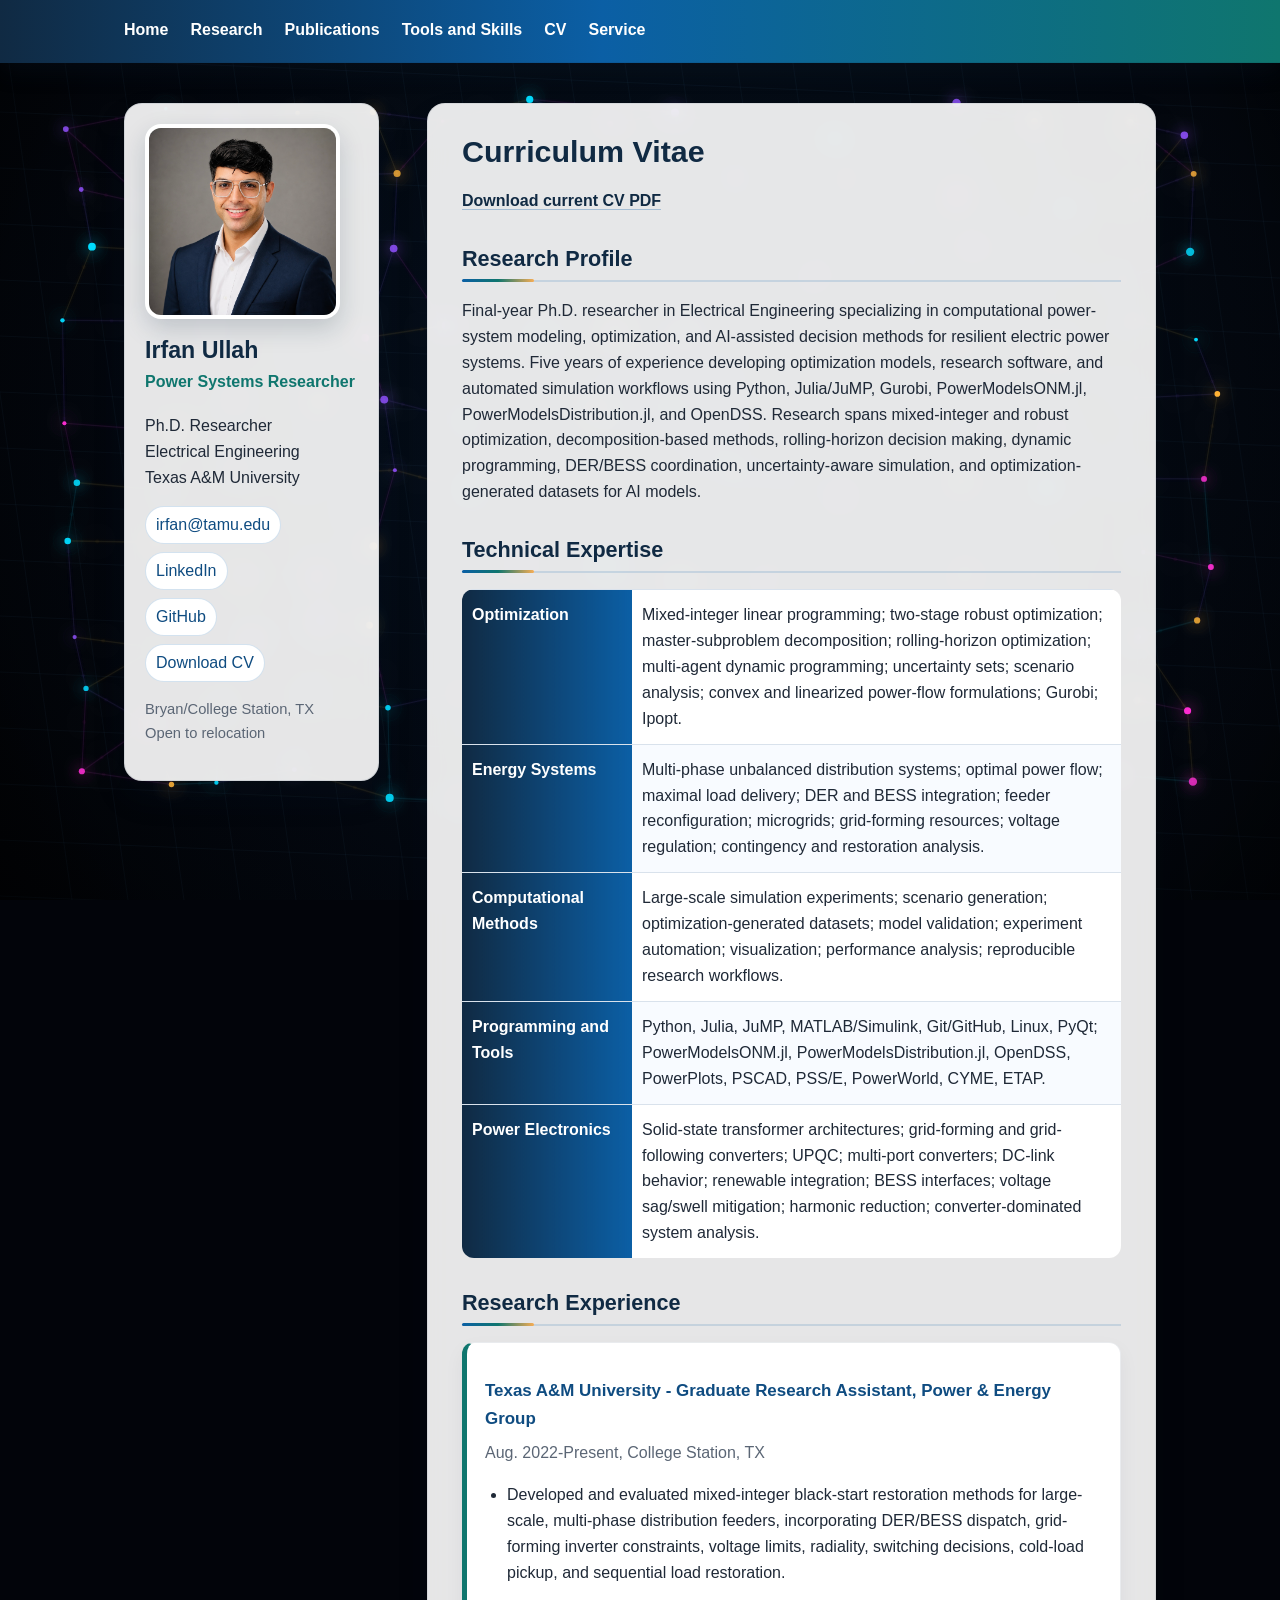
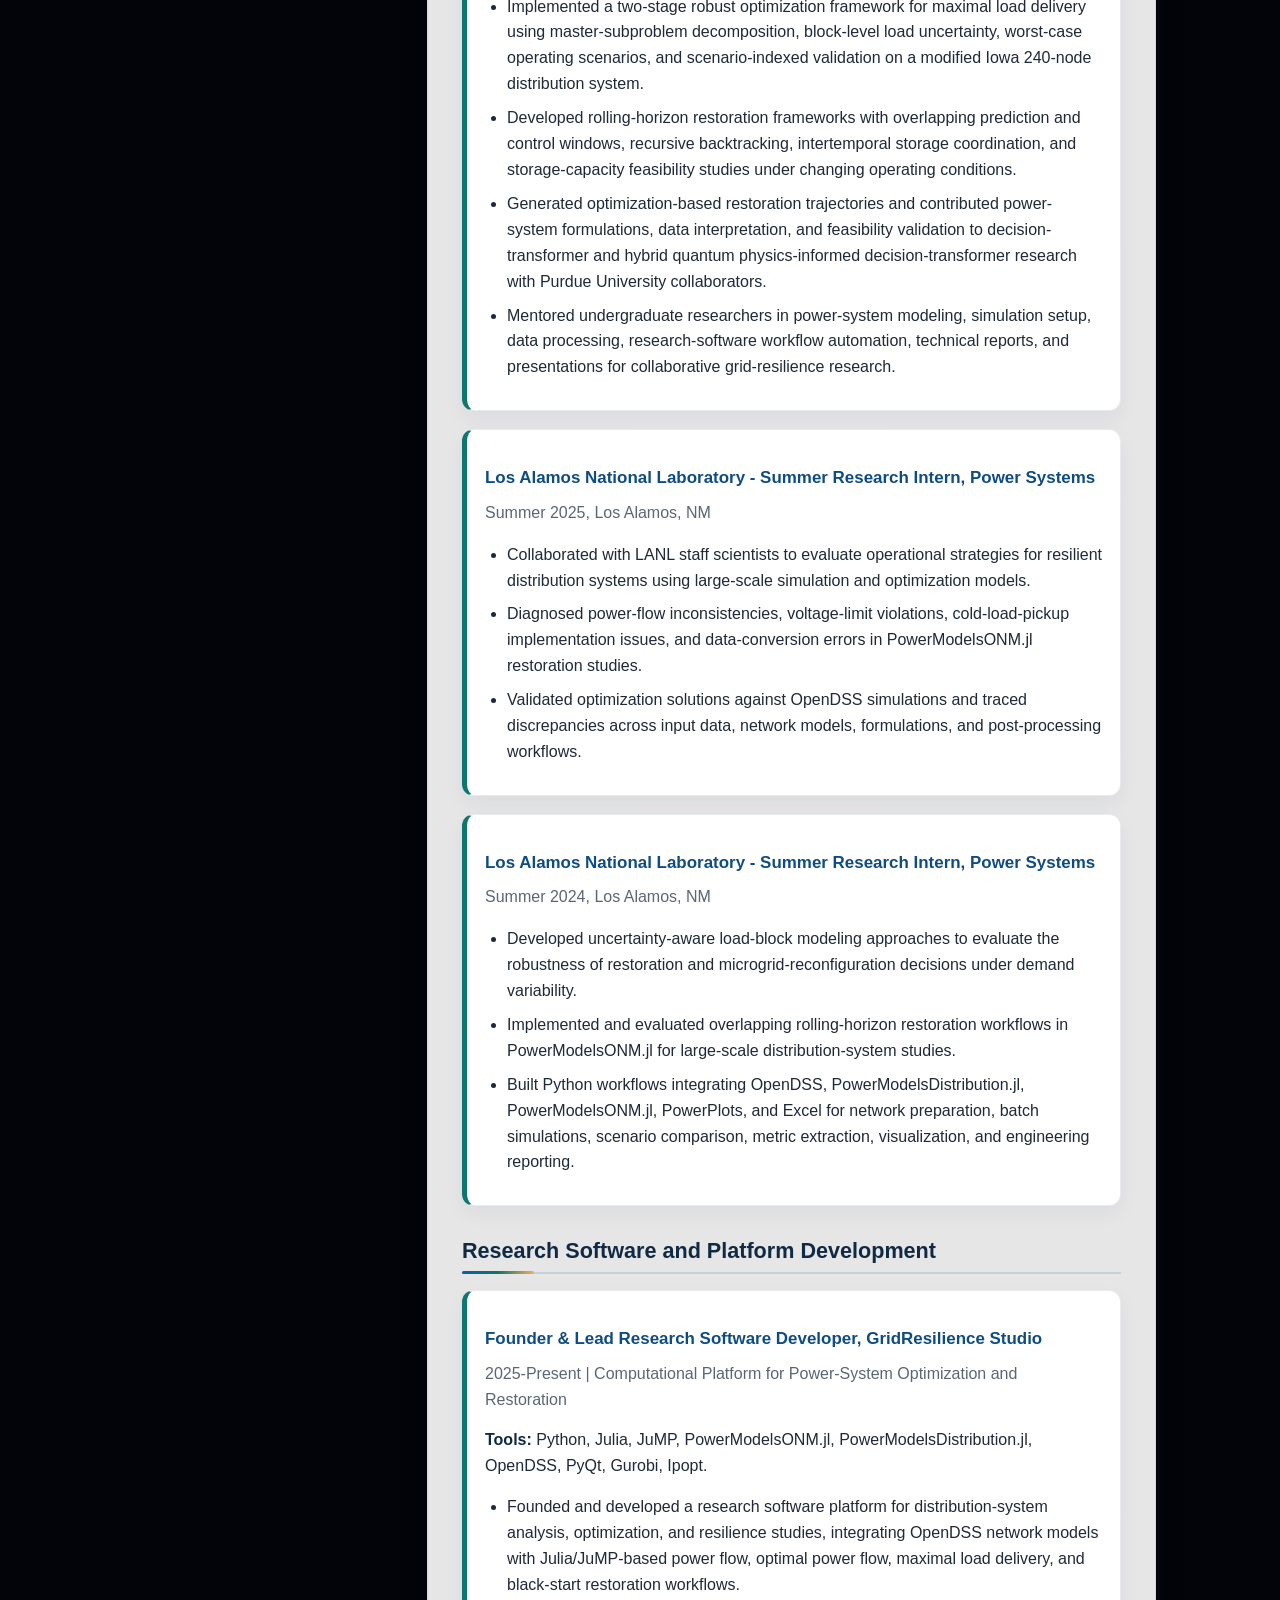
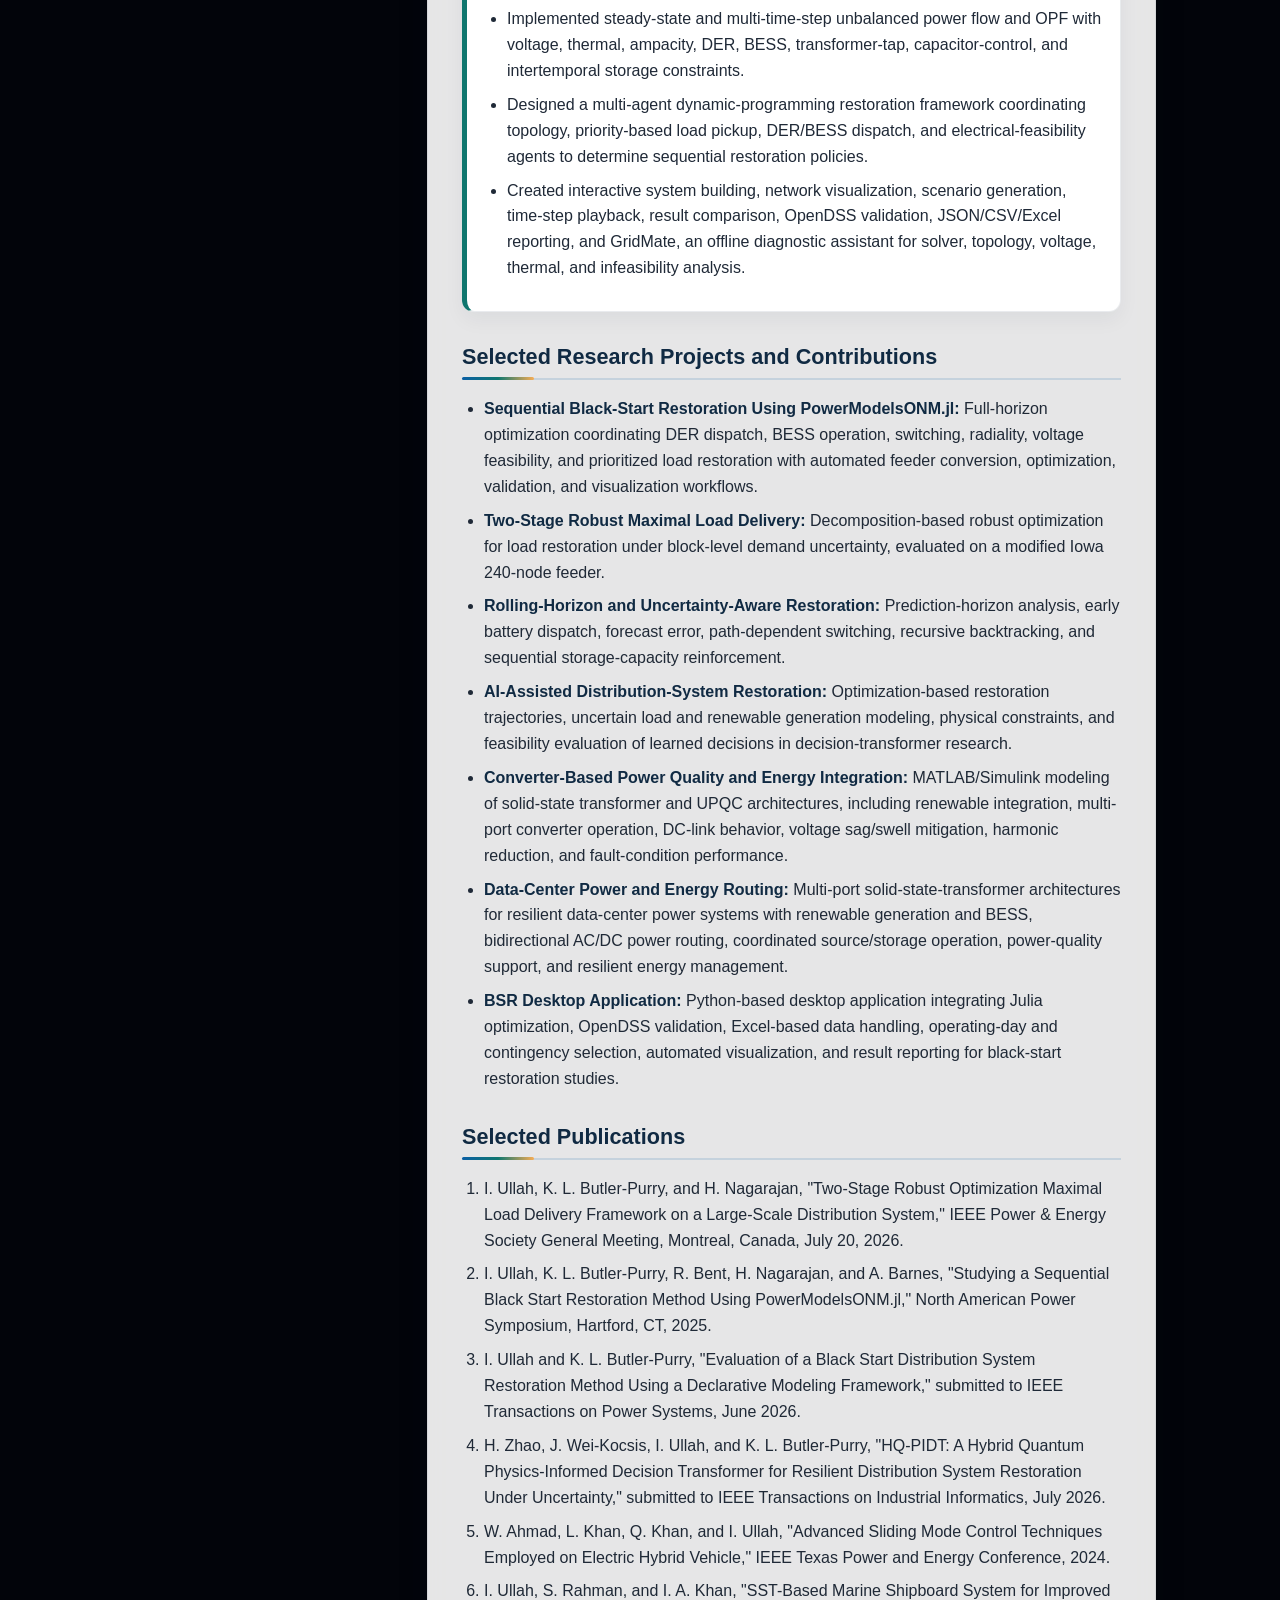
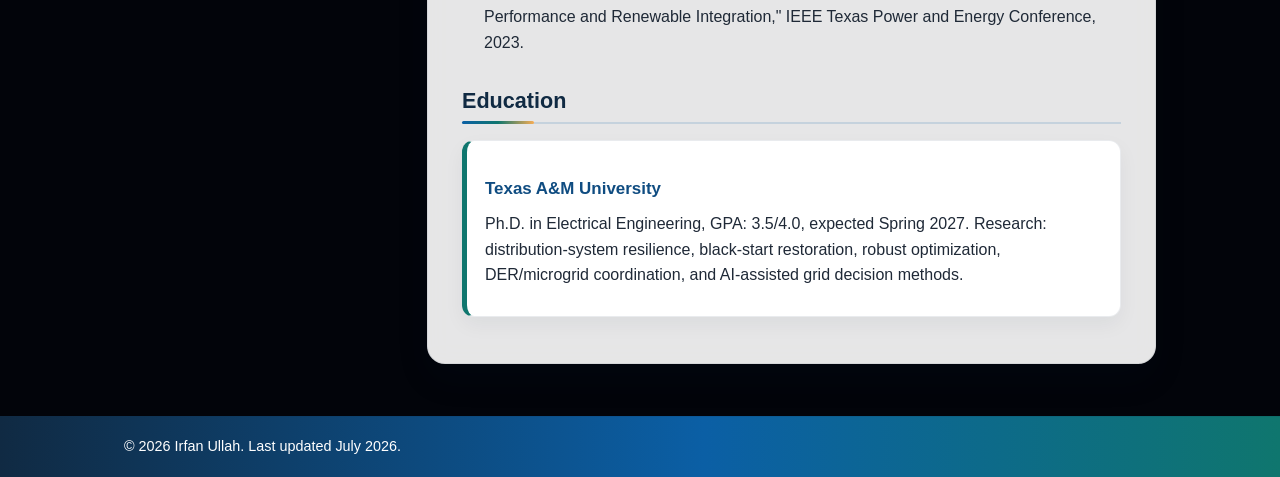
==== commit 37806fb5: "Update section title from 'Optimization and OR' to 'Optimization'" ====
--- a/cv.html
+++ b/cv.html
@@ -53,7 +53,7 @@
 <section>
   <h2>Technical Expertise</h2>
   <table>
-    <tr><th>Optimization and OR</th><td>Mixed-integer linear programming; two-stage robust optimization; master-subproblem decomposition; rolling-horizon optimization; multi-agent dynamic programming; uncertainty sets; scenario analysis; convex and linearized power-flow formulations; Gurobi; Ipopt.</td></tr>
+    <tr><th>Optimization </th><td>Mixed-integer linear programming; two-stage robust optimization; master-subproblem decomposition; rolling-horizon optimization; multi-agent dynamic programming; uncertainty sets; scenario analysis; convex and linearized power-flow formulations; Gurobi; Ipopt.</td></tr>
     <tr><th>Energy Systems</th><td>Multi-phase unbalanced distribution systems; optimal power flow; maximal load delivery; DER and BESS integration; feeder reconfiguration; microgrids; grid-forming resources; voltage regulation; contingency and restoration analysis.</td></tr>
     <tr><th>Computational Methods</th><td>Large-scale simulation experiments; scenario generation; optimization-generated datasets; model validation; experiment automation; visualization; performance analysis; reproducible research workflows.</td></tr>
     <tr><th>Programming and Tools</th><td>Python, Julia, JuMP, MATLAB/Simulink, Git/GitHub, Linux, PyQt; PowerModelsONM.jl, PowerModelsDistribution.jl, OpenDSS, PowerPlots, PSCAD, PSS/E, PowerWorld, CYME, ETAP.</td></tr>
